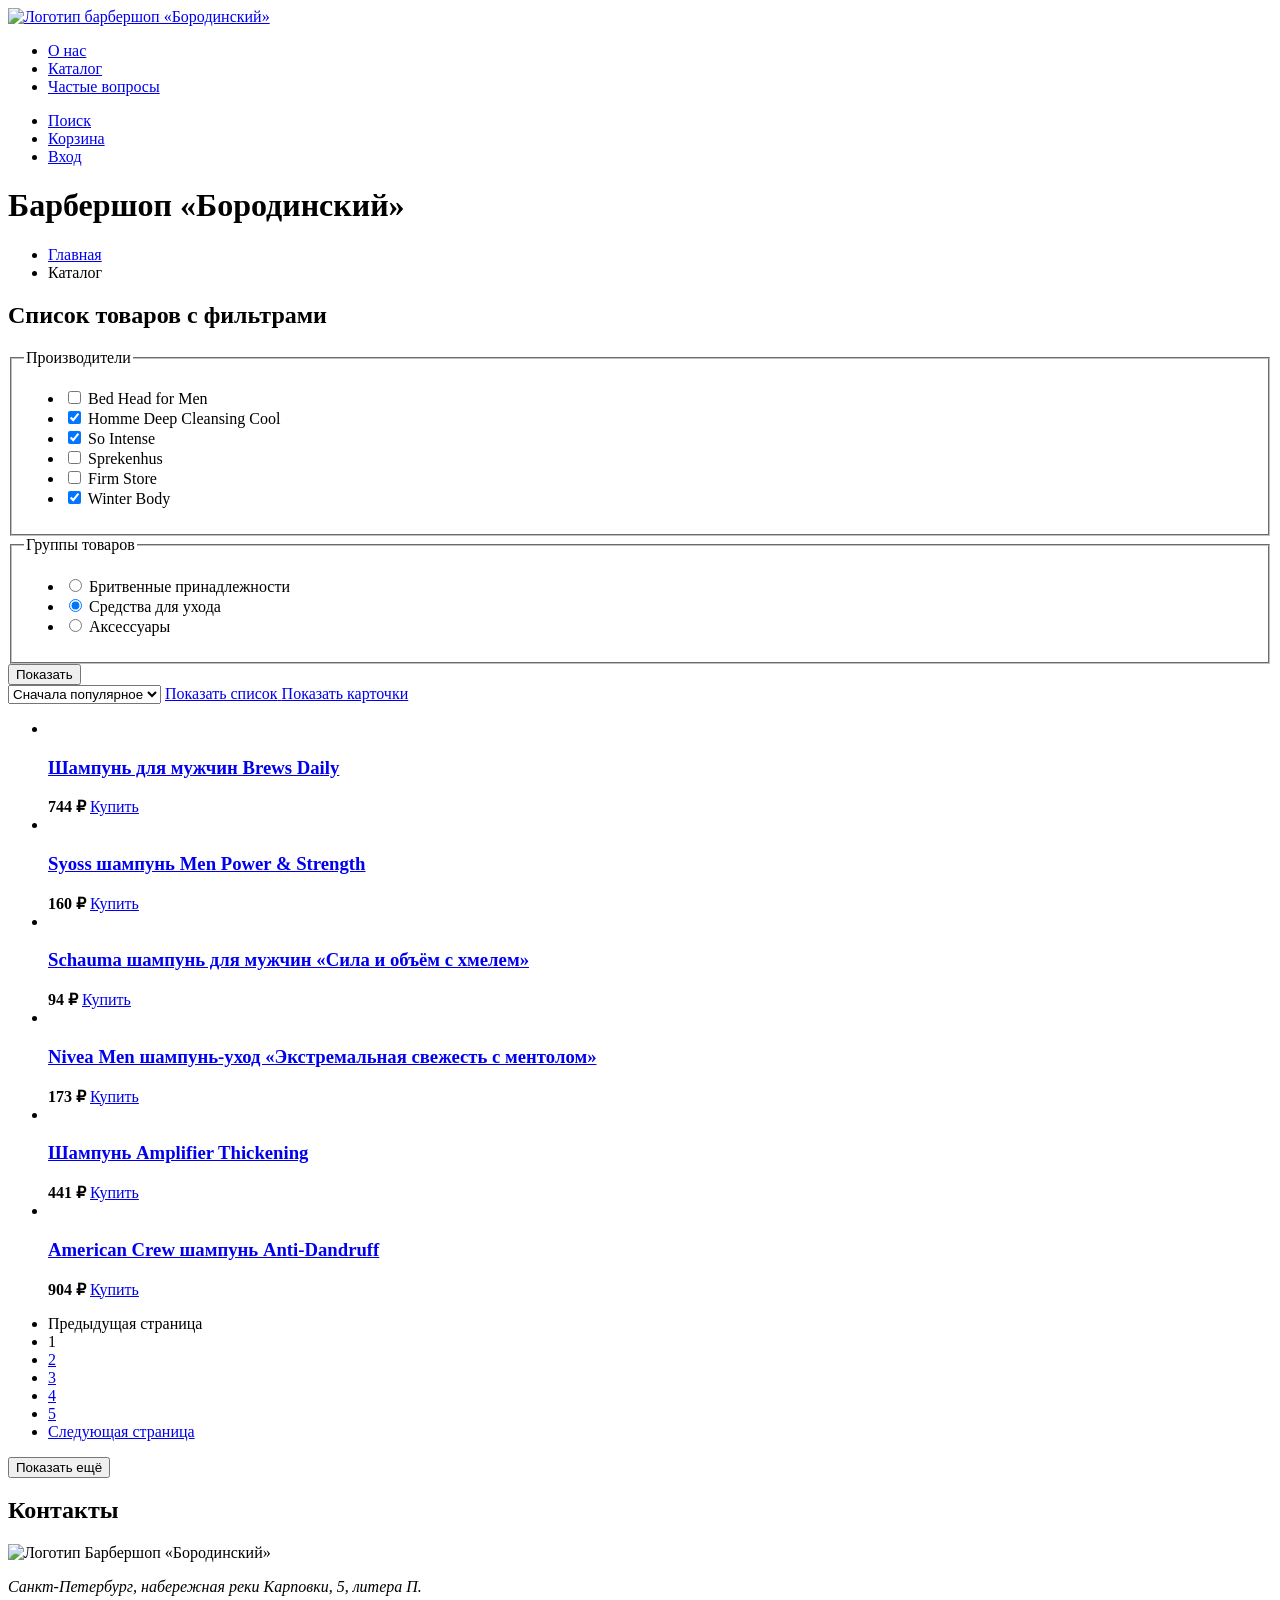
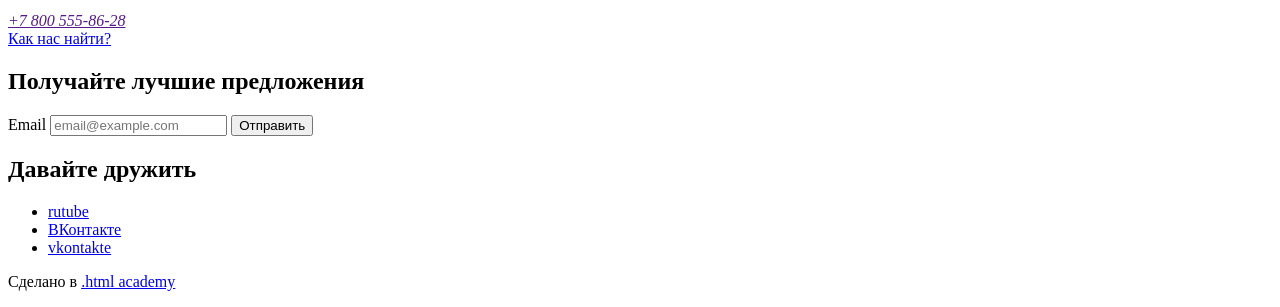
==== catalog.html @ 017a396f "feat: add markup" ====
<!DOCTYPE html>
<html lang="ru">

  <head>
    <meta charset="utf-8">
    <meta name="viewport" content="width=device-width, initial-scale=1">
    <title>Главная</title>
  </head>

  <body>
    <header class="page-header">
      <nav class="navigation">
        <a class="navigation-logo" href="index.html">
          <img class="page-header-logo" src="#" alt="Логотип барбершоп «Бородинский»">
        </a>
        <ul class="navigation-list">
          <li class="navigation-item">
            <a class="navigation-link" href="#">
              О нас
            </a>
          </li>
          <li class="navigation-item">
            <a class="navigation-link navigation-link-current" href="catalog.html">
              Каталог
            </a>
          </li>
          <li class="navigation-item">
            <a class="navigation-link" href="#">
              Частые вопросы
            </a>
          </li>
        </ul>
        <ul class="navigation-list navigation-user">
          <li class="navigation-item">
            <a class="navigation-link" href="#">
              <span class="visually-hidden">
                Поиск
              </span>
            </a>
          </li>
          <li class="navigation-item">
            <a class="navigation-link" href="#">
              <span class="visually-hidden">
                Корзина
              </span>
            </a>
          </li>
          <li class="navigation-item">
            <a class="navigation-link" href="#">
              Вход
            </a>
          </li>
        </ul>
      </nav>
    </header>

    <main class="main-inner">
      <header class="inner-header">
        <h1 class="visually-hidden">Барбершоп «Бородинский»</h1>
        <ul class="breadcrumbs">
          <li class="breadcrumbs-item">
            <a class="breadcrumbs-link" href="index.html">
              Главная
            </a>
          </li>
          <li class="breadcrumbs-item">
            <a class="breadcrumbs-link">
              Каталог
            </a>
          </li>
        </ul>
      </header>

      <section class="catalog-products">
        <h2 class="visually-hidden">
          Список товаров с фильтрами
        </h2>
        <form class="catalog-filter" action="https://echo.htmlacademy.ru/" method="get">
          <fieldset class="catalog-filter-group">
            <legend class="catalog-filter-title">Производители</legend>
            <ul class="catalog-filter-list">
              <li class="catalog-filter-item">
                <label class="control">
                  <input class="control-input" type="checkbox" name="bed-head-for-men">
                  Bed Head for Men
                </label>
              </li>
              <li class="catalog-filter-item">
                <label class="control">
                  <input class="control-input" type="checkbox" name="homme-deep-cleansing-cool" checked>
                  Homme Deep Cleansing Cool
                </label>
              </li>
              <li class="catalog-filter-item">
                <label class="control">
                  <input class="control-input" type="checkbox" name="so-intense" checked>
                  So Intense
                </label>
              </li>
              <li class="catalog-filter-item">
                <label class="control">
                  <input class="control-input" type="checkbox" name="sprekenhus">
                  Sprekenhus
                </label>
              </li>
              <li class="catalog-filter-item">
                <label class="control">
                  <input class="control-input" type="checkbox" name="firm-storе">
                  Firm Storе
                </label>
              </li>
              <li class="catalog-filter-item">
                <label class="control">
                  <input class="control-input" type="checkbox" name="winter-body" checked>
                  Winter Body
                </label>
              </li>
            </ul>
          </fieldset>
          <fieldset class="catalog-filter-group">
            <legend class="catalog-filter-title">Группы товаров</legend>
            <ul class="catalog-filter-list">
              <li class="catalog-filter-item">
                <label class="control">
                  <input class="control-input" type="radio" name="product-group" value="shaving-supplies">
                  Бритвенные принадлежности
                </label>
              </li>
              <li class="catalog-filter-item">
                <label class="control">
                  <input class="control-input" type="radio" name="product-group" value="care-products" checked>
                  Средства для ухода
                </label>
              </li>
              <li class="catalog-filter-item">
                <label class="control">
                  <input class="control-input" type="radio" name="product-group" value="accessories">
                  Аксессуары
                </label>
              </li>
            </ul>
          </fieldset>
          <button class="button" type="submit">Показать</button>
        </form>

        <select class="select-control" aria-label="Сортировка">
          <option value="popular">Сначала популярное</option>
          <option value="cheap">Сначала дешёвое</option>
          <option value="expensive">Сначала дорогое</option>
        </select>
        <a href="#" class="button button-light">
          <span class="visually-hidden">Показать список</span>
        </a>
        <a class="button" href="#">
          <span class="visually-hidden">Показать карточки</span>
        </a>

        <ul class="product-list">
          <li class="product-card">
            <a class="product-card-link" href="product.html">
              <img class="product-card-image" src="" alt="">
              <h3 class="product-card-title">Шампунь для мужчин Brews Daily</h3>
            </a>
            <b class="product-card-price">744 ₽</b>
            <a class="product-card-button button" href="#">Купить</a>
          </li>
          <li class="product-card">
            <a class="product-card-link" href="#">
              <img class="product-card-image" src="" alt="">
              <h3 class="product-card-title">Syoss шампунь Men Power &amp; Strength</h3>
            </a>
            <b class="product-card-price">160 ₽</b>
            <a class="product-card-button button" href="#">Купить</a>
          </li>
          <li class="product-card">
            <a class="product-card-link" href="#">
              <img class="product-card-image" src="" alt="">
              <h3 class="product-card-title">Schauma шампунь для мужчин «Сила и объём с хмелем»</h3>
            </a>
            <b class="product-card-price">94 ₽</b>
            <a class="product-card-button button" href="#">Купить</a>
          </li>
          <li class="product-card">
            <a class="product-card-link" href="#">
              <img class="product-card-image" src="" alt="">
              <h3 class="product-card-title">Nivea Men шампунь-уход «Экстремальная свежесть с ментолом»</h3>
            </a>
            <b class="product-card-price">173 ₽</b>
            <a class="product-card-button button" href="#">Купить</a>
          </li>
          <li class="product-card">
            <a class="product-card-link" href="#">
              <img class="product-card-image" src="" alt="">
              <h3 class="product-card-title">Шампунь Amplifier Thickening</h3>
            </a>
            <b class="product-card-price">441 ₽</b>
            <a class="product-card-button button" href="#">Купить</a>
          </li>
          <li class="product-card">
            <a class="product-card-link" href="#">
              <img class="product-card-image" src="" alt="">
              <h3 class="product-card-title">American Crew шампунь Anti-Dandruff</h3>
            </a>
            <b class="product-card-price">904 ₽</b>
            <a class="product-card-button button" href="#">Купить</a>
          </li>
        </ul>

        <ul class="pagination">
          <li class="pagination-item">
            <a class="pagination-link pagination-prev pagination-disabled">
              <span class="visually-hidden">Предыдущая страница</span>
            </a>
          </li>
          <li class="pagination-item">
            <a class="pagination-link pagination-current">1</a>
          </li>
          <li class="pagination-item">
            <a class="pagination-link" href="#">2</a>
          </li>
          <li class="pagination-item">
            <a class="pagination-link" href="#">3</a>
          </li>
          <li class="pagination-item">
            <a class="pagination-link" href="#">4</a>
          </li>
          <li class="pagination-item">
            <a class="pagination-link" href="#">5</a>
          </li>
          <li class="pagination-item">
            <a class="pagination-link pagination-next" href="#">
              <span class="visually-hidden">Следующая страница</span>
            </a>
          </li>
        </ul>
        <button class="button pagination-show-more" type="button">Показать ещё</button>
      </section>
    </main>

    <footer class="page-footer">
      <section class="footer-contacts">
        <h2 class="visually-hidden">
          Контакты
        </h2>
        <img class="footer-contacts-logo" src="#" alt="Логотип Барбершоп «Бородинский»">
        <address class="footer-contacts-address">
          <p class="about-text">
            Санкт-Петербург, набережная реки Карповки, 5, литера П.
          </p>
          <a class="footer-contacts-address-phone" href="">
            +7 800 555-86-28
          </a>
        </address>
        <a class="footer-contacts-map-link" href="#">
          Как нас найти?
        </a>
      </section>

      <section class="newsletter">
        <h2 class="page-footer-title">Получайте лучшие предложения</h2>
        <form class="newsletter-form" action="https://echo.htmlacademy.ru/" method="post">
          <label for="newsletter-email">
            Email
          </label>
          <input class="field" type="email" name="newsletter-email" id="newsletter-email" placeholder="email@example.com">
          <button class="button newsletter-email" type="submit">
            <span class="visually-hidden">
              Отправить
            </span>
          </button>
        </form>
      </section>

      <section class="footer-social">
        <h2 class="page-footer-title">
          Давайте дружить
        </h2>
        <ul class="footer-social-list">
          <li class="footer-social-item">
            <a class="button" href="#">
              <span class="visually-hidden">
                rutube
              </span>
            </a>
          </li>
          <li class="footer-social-item">
            <a class="button" href="#">
              <span class="visually-hidden">
                ВКонтакте
              </span>
            </a>
          </li>
          <li class="footer-social-item">
            <a class="button" href="#">
              <span class="visually-hidden">
                vkontakte
              </span>
            </a>
          </li>
        </ul>
        <p class="about-text">
          Сделано в <a class="htmlacademy-link" href="https://htmlacademy.ru/">.html academy</a>
        </p>
      </section>
    </footer>
  </body>

</html>
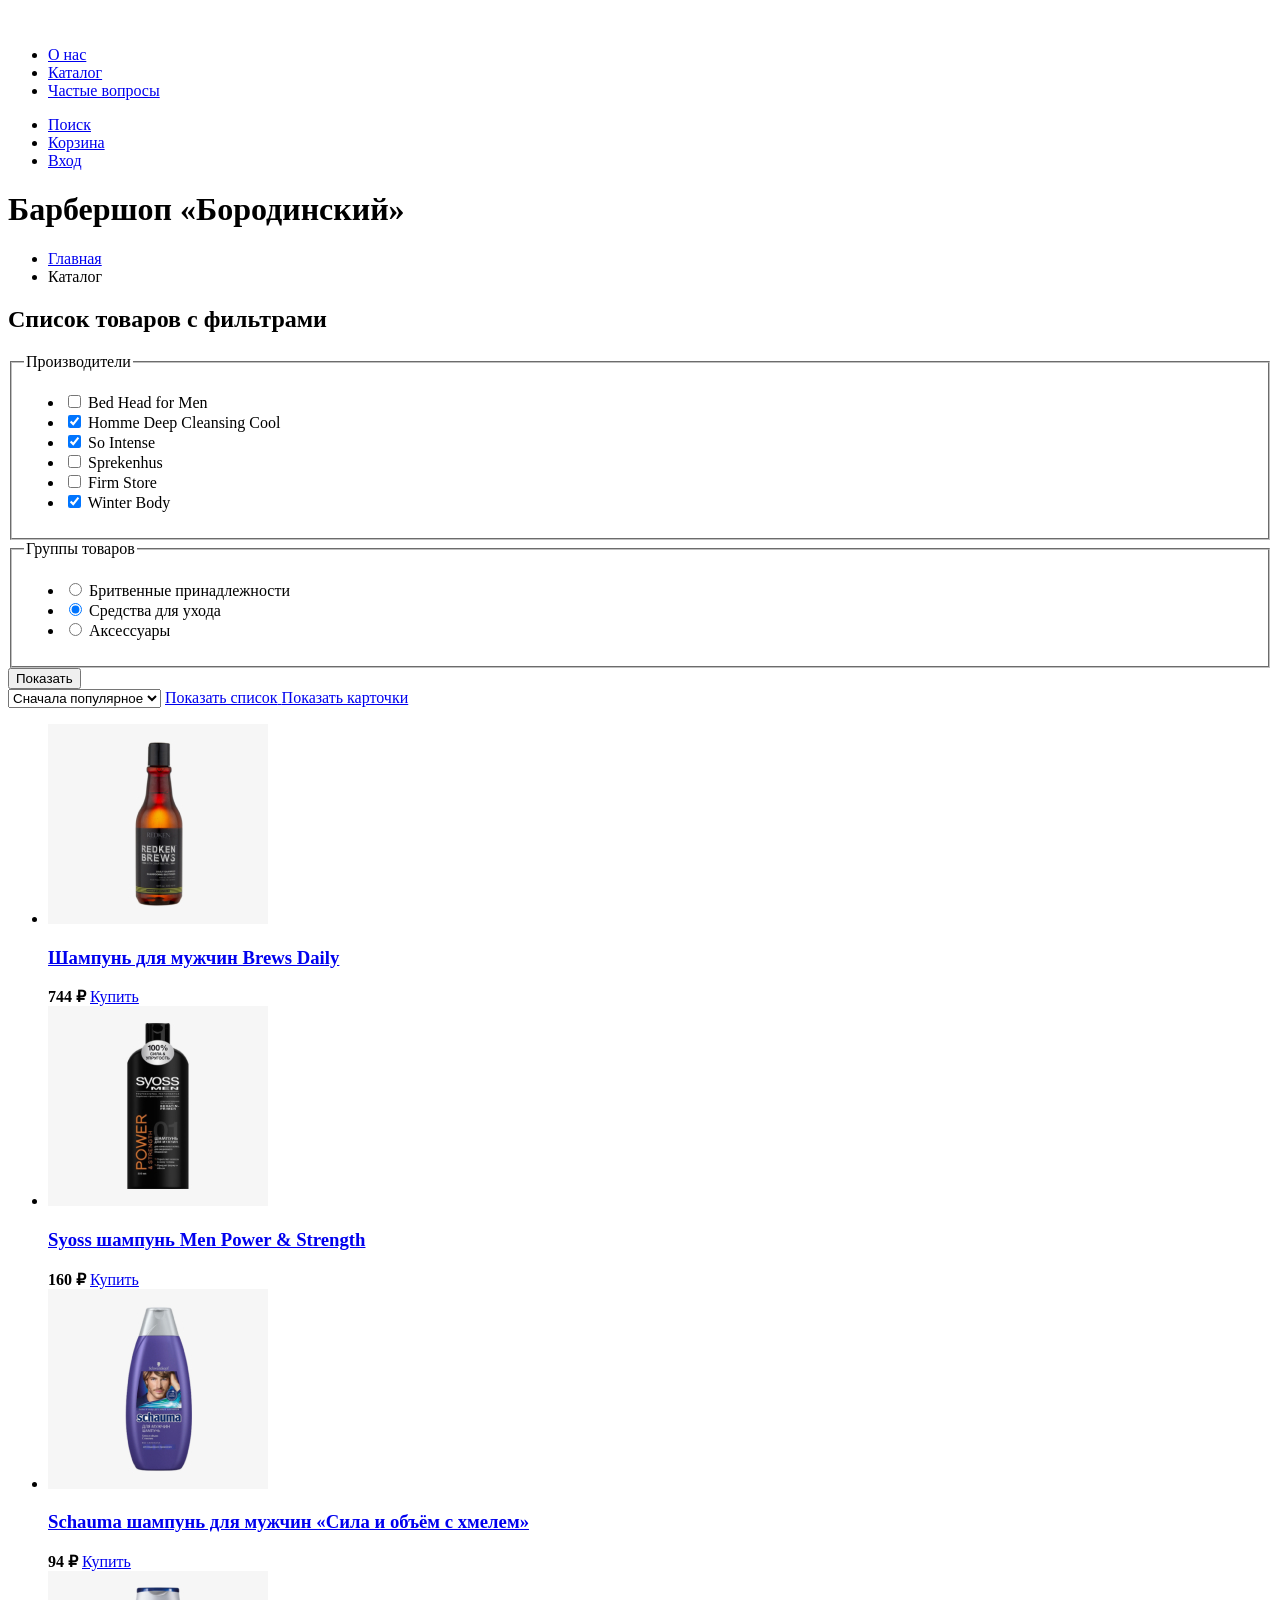
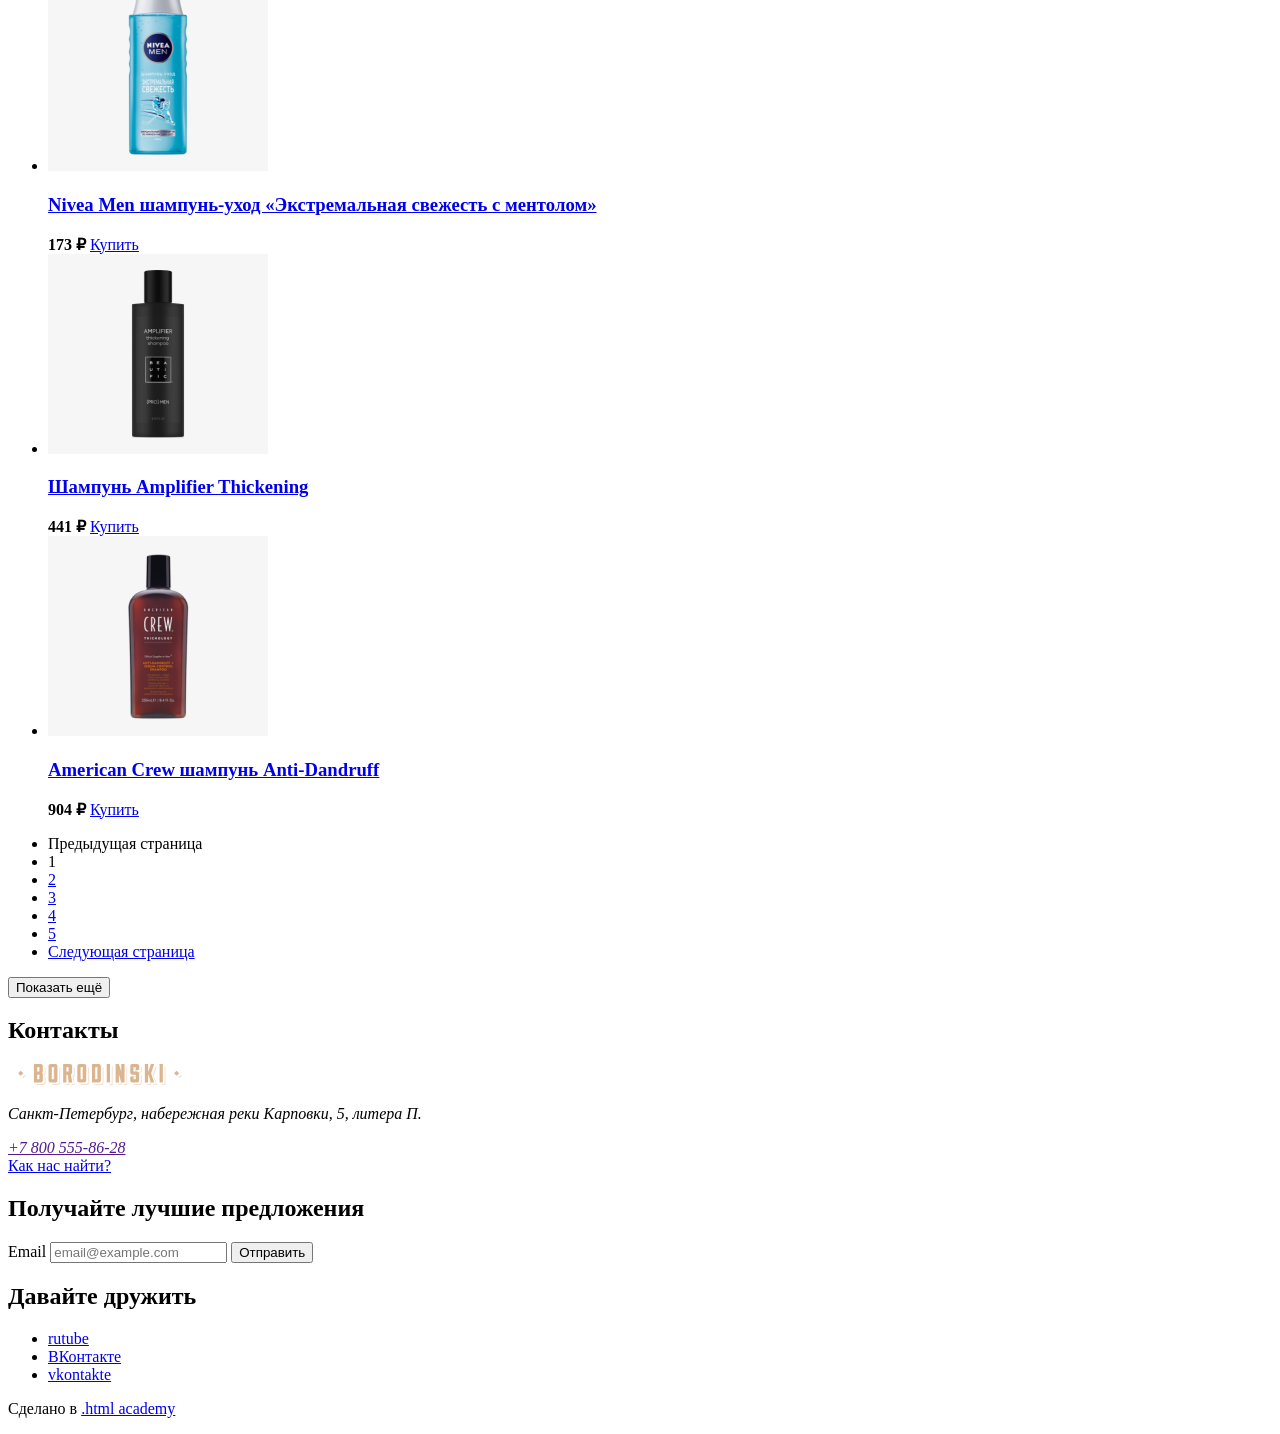
==== commit f2044eb2: "feat: add graphic" ====
--- a/catalog.html
+++ b/catalog.html
@@ -11,7 +11,7 @@
     <header class="page-header">
       <nav class="navigation">
         <a class="navigation-logo" href="index.html">
-          <img class="page-header-logo" src="#" alt="Логотип барбершоп «Бородинский»">
+          <img class="page-header-logo" src="images/logo-short-light.svg" width="140" height="18" alt="Логотип барбершоп «Бородинский»">
         </a>
         <ul class="navigation-list">
           <li class="navigation-item">
@@ -158,7 +158,7 @@
         <ul class="product-list">
           <li class="product-card">
             <a class="product-card-link" href="product.html">
-              <img class="product-card-image" src="" alt="">
+              <img class="product-card-image" src="images/catalog-1.jpg" width="220" height="200" alt="">
               <h3 class="product-card-title">Шампунь для мужчин Brews Daily</h3>
             </a>
             <b class="product-card-price">744 ₽</b>
@@ -166,7 +166,7 @@
           </li>
           <li class="product-card">
             <a class="product-card-link" href="#">
-              <img class="product-card-image" src="" alt="">
+              <img class="product-card-image" src="images/catalog-2.jpg" width="220" height="200" alt="">
               <h3 class="product-card-title">Syoss шампунь Men Power &amp; Strength</h3>
             </a>
             <b class="product-card-price">160 ₽</b>
@@ -174,7 +174,7 @@
           </li>
           <li class="product-card">
             <a class="product-card-link" href="#">
-              <img class="product-card-image" src="" alt="">
+              <img class="product-card-image" src="images/catalog-3.jpg" width="220" height="200" alt="">
               <h3 class="product-card-title">Schauma шампунь для мужчин «Сила и объём с хмелем»</h3>
             </a>
             <b class="product-card-price">94 ₽</b>
@@ -182,7 +182,7 @@
           </li>
           <li class="product-card">
             <a class="product-card-link" href="#">
-              <img class="product-card-image" src="" alt="">
+              <img class="product-card-image" src="images/catalog-4.jpg" width="220" height="200" alt="">
               <h3 class="product-card-title">Nivea Men шампунь-уход «Экстремальная свежесть с ментолом»</h3>
             </a>
             <b class="product-card-price">173 ₽</b>
@@ -190,7 +190,7 @@
           </li>
           <li class="product-card">
             <a class="product-card-link" href="#">
-              <img class="product-card-image" src="" alt="">
+              <img class="product-card-image" src="images/catalog-5.jpg" width="220" height="200" alt="">
               <h3 class="product-card-title">Шампунь Amplifier Thickening</h3>
             </a>
             <b class="product-card-price">441 ₽</b>
@@ -198,7 +198,7 @@
           </li>
           <li class="product-card">
             <a class="product-card-link" href="#">
-              <img class="product-card-image" src="" alt="">
+              <img class="product-card-image" src="images/catalog-6.jpg" width="220" height="200" alt="">
               <h3 class="product-card-title">American Crew шампунь Anti-Dandruff</h3>
             </a>
             <b class="product-card-price">904 ₽</b>
@@ -242,7 +242,7 @@
         <h2 class="visually-hidden">
           Контакты
         </h2>
-        <img class="footer-contacts-logo" src="#" alt="Логотип Барбершоп «Бородинский»">
+        <img class="footer-contacts-logo" src="images/logo-short-dark.svg" width="184" height="21" alt="Логотип Барбершоп «Бородинский»">
         <address class="footer-contacts-address">
           <p class="about-text">
             Санкт-Петербург, набережная реки Карповки, 5, литера П.
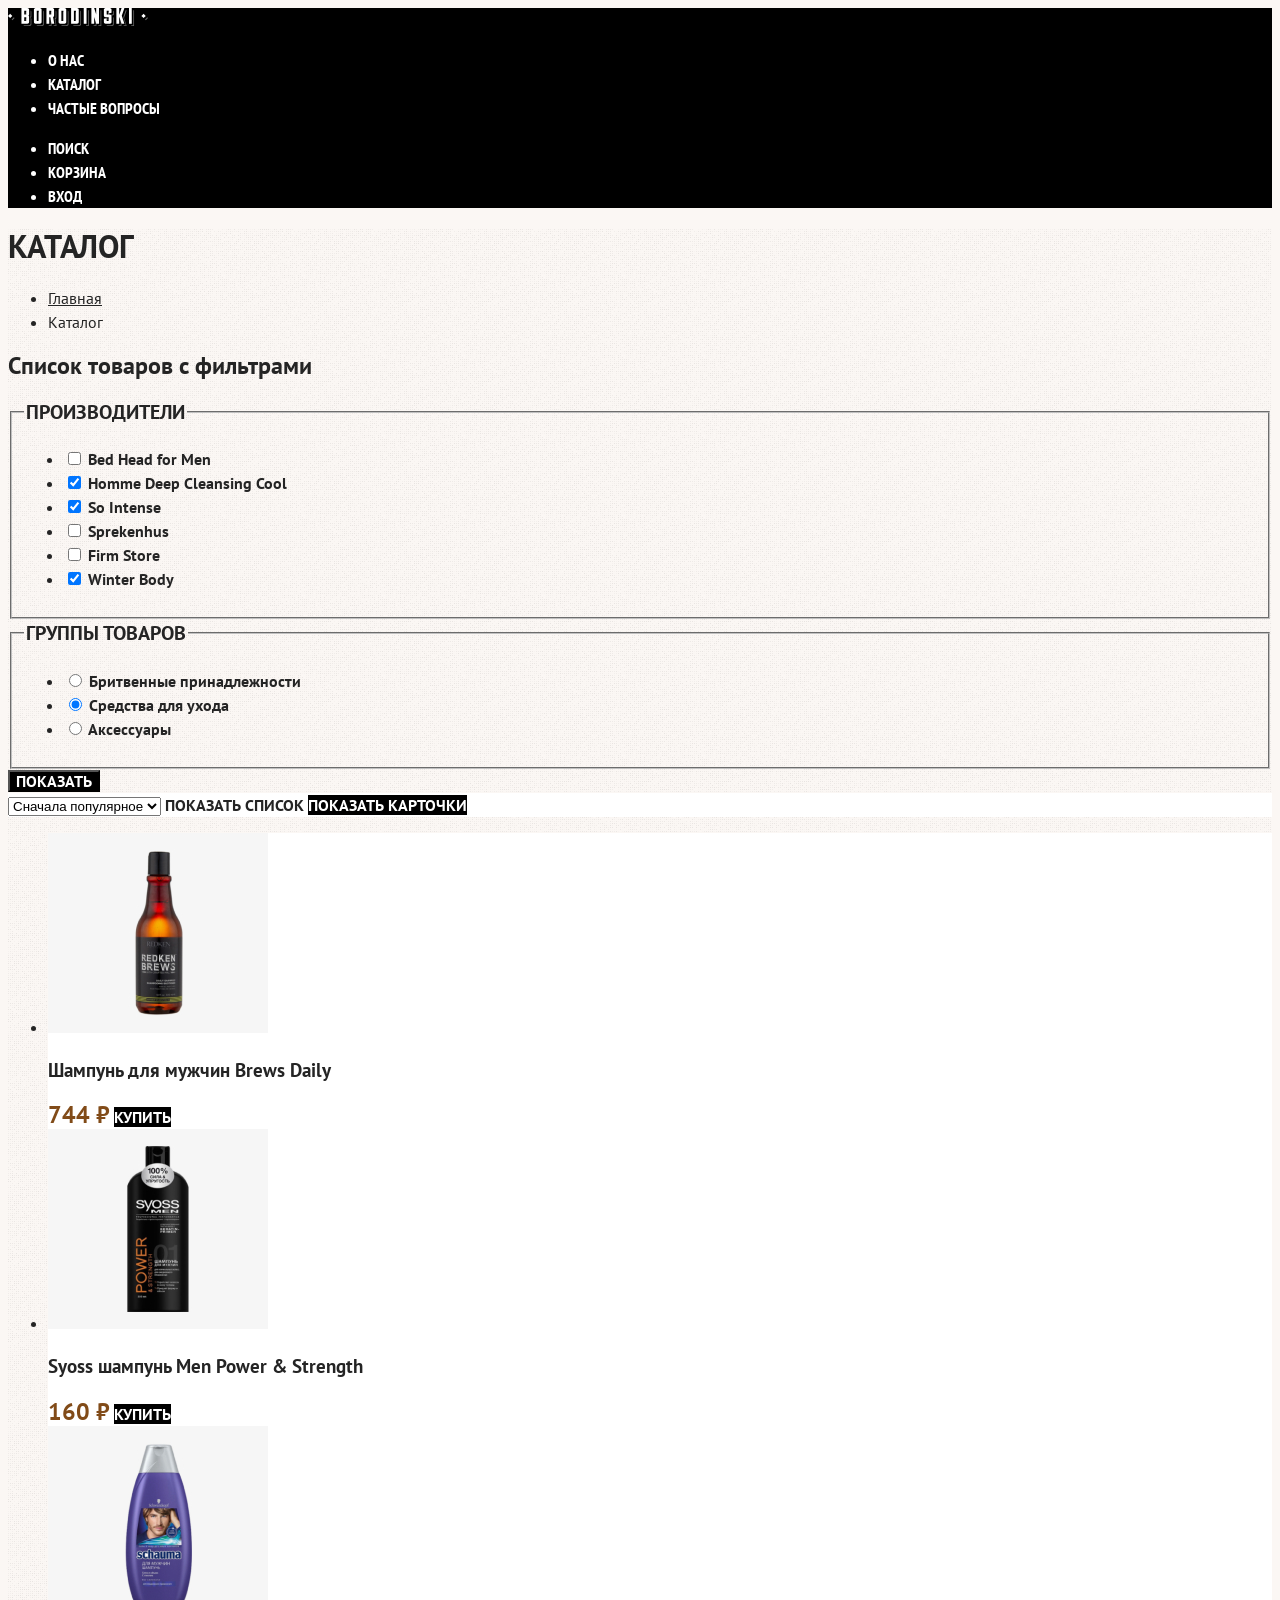
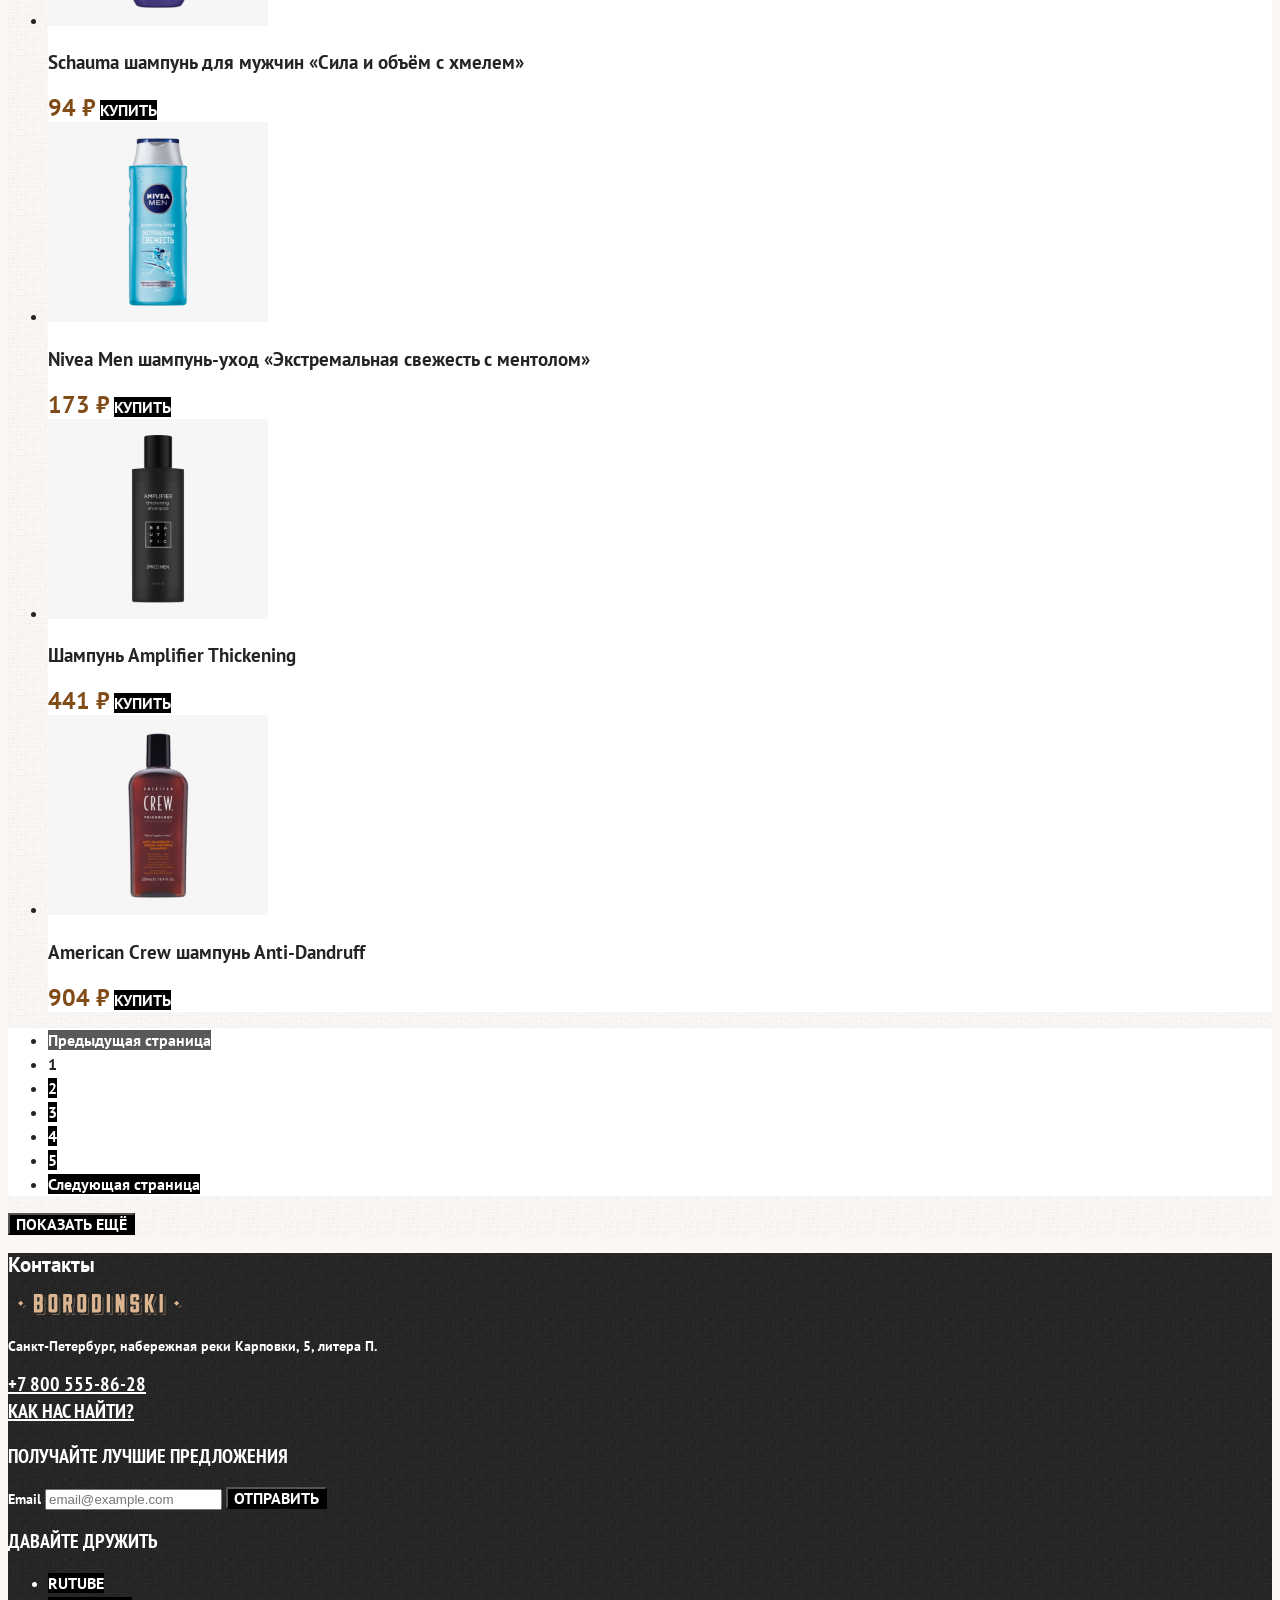
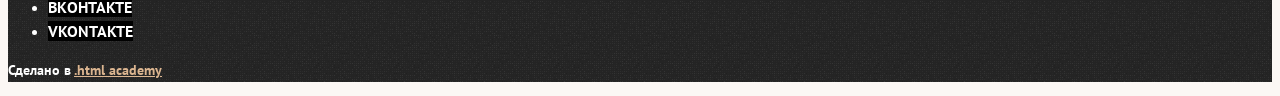
==== commit 3216eba5: "feat: add basic styles" ====
--- a/catalog.html
+++ b/catalog.html
@@ -5,6 +5,7 @@
     <meta charset="utf-8">
     <meta name="viewport" content="width=device-width, initial-scale=1">
     <title>Главная</title>
+    <link rel="stylesheet" href="styles/styles.css">
   </head>
 
   <body>
@@ -56,7 +57,7 @@
 
     <main class="main-inner">
       <header class="inner-header">
-        <h1 class="visually-hidden">Барбершоп «Бородинский»</h1>
+        <h1 class="inner-header-title">Каталог</h1>
         <ul class="breadcrumbs">
           <li class="breadcrumbs-item">
             <a class="breadcrumbs-link" href="index.html">
@@ -143,17 +144,19 @@
           <button class="button" type="submit">Показать</button>
         </form>
 
-        <select class="select-control" aria-label="Сортировка">
-          <option value="popular">Сначала популярное</option>
-          <option value="cheap">Сначала дешёвое</option>
-          <option value="expensive">Сначала дорогое</option>
-        </select>
-        <a href="#" class="button button-light">
-          <span class="visually-hidden">Показать список</span>
-        </a>
-        <a class="button" href="#">
-          <span class="visually-hidden">Показать карточки</span>
-        </a>
+        <div class="sorting-container">
+          <select class="select-control" aria-label="Сортировка">
+            <option value="popular">Сначала популярное</option>
+            <option value="cheap">Сначала дешёвое</option>
+            <option value="expensive">Сначала дорогое</option>
+          </select>
+          <a href="#" class="button button-light">
+            <span class="visually-hidden">Показать список</span>
+          </a>
+          <a class="button" href="#">
+            <span class="visually-hidden">Показать карточки</span>
+          </a>
+        </div>
 
         <ul class="product-list">
           <li class="product-card">
--- a/styles/styles.css
+++ b/styles/styles.css
@@ -0,0 +1,299 @@
+@font-face {
+  font-family: "PT Sans";
+  font-style: normal;
+  font-weight: 400;
+  src: url("../fonts/pt-sans-regular.woff2") format("woff2");
+  font-display: swap;
+}
+
+@font-face {
+  font-family: "PT Sans";
+  font-style: normal;
+  font-weight: 700;
+  src: url("../fonts/pt-sans-bold.woff2") format("woff2");
+  font-display: swap;
+}
+
+@font-face {
+  font-family: "PT Sans Narrow";
+  font-style: normal;
+  font-weight: 700;
+  src: url("../fonts/pt-sans-narrow-bold.woff2") format("woff2");
+  font-display: swap;
+}
+
+body {
+  font-family: "PT Sans", sans-serif;
+  font-size: 16px;
+  line-height: 24px;
+  color: #242424;
+  background-color: #fbf7f4;
+}
+
+.button {
+  font-family: inherit;
+  font-size: 16px;
+  line-height: 16px;
+  font-weight: 700;
+  text-align: center;
+  color: #ffffff;
+  background-color: #000000;
+  text-decoration: none;
+  text-transform: uppercase;
+}
+
+.page-header {
+  color: #ffffff;
+  background-color: #000000;
+}
+
+.navigation-link {
+  font-family: "PT Sans Narrow", sans-serif;
+  line-height: 22px;
+  font-weight: 700;
+  text-align: center;
+  color: #ffffff;
+  background-color: #000000;
+  text-decoration: none;
+  text-transform: uppercase;
+}
+
+.main-index {
+  color: #ffffff;
+  background-color: #000000;
+  background-image: url("../images/index-bg.jpg");
+  background-size: 100% auto;
+  background-repeat: no-repeat;
+}
+
+.main-inner {
+  color: #242424;
+  background-color: #fbf7f4;
+  background-image: url("../images/noisy.png");
+}
+
+.advantages-list {
+  text-align: center;
+}
+
+.advantages-title {
+  font-family: "PT Sans Narrow", sans-serif;
+  font-size: 32px;
+  line-height: 35px;
+  text-transform: uppercase;
+}
+
+.index-columns {
+  color: #242424;
+  background-color: #fbf7f4;
+  background-image: url("../images/noisy.png");
+}
+
+.services {
+  text-transform: uppercase;
+}
+
+.services-title {
+  font-size: 32px;
+  line-height: 35px;
+  font-weight: 700;
+}
+
+.services-list {
+  font-size: 20px;
+  line-height: 28px;
+  font-weight: 700;
+}
+
+.services-price {
+  color: #af7842;
+}
+
+.gallery-title {
+  font-size: 32px;
+  line-height: 35px;
+  font-weight: 700;
+  text-transform: uppercase;
+}
+
+.contacts {
+  font-weight: 700;
+}
+
+.contacts-title {
+  font-size: 32px;
+  line-height: 35px;
+  font-weight: 700;
+  text-transform: uppercase;
+}
+
+.contacts-address {
+  font-style: normal;
+}
+
+.contacts-subtitle {
+  font-size: 20px;
+  line-height: 28px;
+  text-transform: uppercase;
+  color: #af7842;
+}
+
+.contacts-phone {
+  font-size: 24px;
+  line-height: 29px;
+  text-decoration-line: underline;
+  text-transform: uppercase;
+  color: #242424;
+}
+
+.appointment-title {
+  font-size: 32px;
+  line-height: 35px;
+  font-weight: 700;
+  text-transform: uppercase;
+}
+
+.appointment-form {
+  color: #595959;
+}
+
+.form-label {
+  line-height: 24px;
+  font-weight: 700;
+  text-transform: uppercase;
+}
+
+.page-footer {
+  font-size: 14px;
+  font-weight: 700;
+  color: #ffffff;
+  background-color: #242424;
+  background-image: url("../images/noisy.png");
+  background-repeat: repeat;
+}
+
+.page-footer a {
+  color: #ffffff;
+}
+
+.page-footer .htmlacademy-link {
+  font-size: 14px;
+  color: #dbb590;
+}
+
+.page-footer-title {
+  font-family: "PT Sans Narrow", sans-serif;
+  font-size: 20px;
+  line-height: 28px;
+  font-weight: 700;
+  color: #ffffff;
+  text-transform: uppercase;
+}
+
+.footer-contacts-address {
+  font-style: normal;
+}
+
+.footer-contacts-address p {
+  font-size: 14px;
+  line-height: 20px;
+  font-weight: 700;
+  color: #ffffff;
+}
+
+.footer-contacts-address-phone {
+  font-family: "PT Sans Narrow", sans-serif;
+  font-size: 20px;
+  line-height: 28px;
+  font-weight: 700;
+  text-decoration: underline;
+  text-transform: uppercase;
+}
+
+.footer-contacts-map-link {
+  font-family: "PT Sans Narrow", sans-serif;
+  font-size: 20px;
+  line-height: 26px;
+  font-weight: 700;
+  color: #ffffff;
+  text-decoration: underline;
+  text-transform: uppercase;
+}
+
+.inner-header-title {
+  font-size: 32px;
+  line-height: 35px;
+  text-transform: uppercase;
+}
+
+.breadcrumbs {
+  color: #242424;
+}
+
+.breadcrumbs-link {
+  color: inherit
+}
+
+.catalog-filter-title {
+  font-size: 20px;
+  line-height: 28px;
+  font-weight: 700;
+  color: #242424;
+  text-transform: uppercase;
+}
+
+.control {
+  font-weight: 700;
+}
+
+.sorting-container {
+  color: #000000;
+  background-color: #ffffff;
+}
+
+.button-light {
+  color: #242424;
+  background-color: #ffffff;
+}
+
+.product-card {
+  background-color: #ffffff;
+}
+
+.product-card-link {
+  text-decoration: none;
+}
+
+.product-card-title {
+  font-weight: 700;
+  color: #242424;
+}
+
+.product-card-price {
+  font-size: 24px;
+  line-height: 29px;
+  font-weight: 700;
+  color: #814b18;
+  text-transform: uppercase;
+}
+
+.pagination {
+  background-color: #ffffff;
+}
+
+.pagination-link {
+  color: #ffffff;
+  background-color: #000000;
+  text-decoration: none;
+  line-height: 16px;
+  font-weight: 700;
+}
+
+.pagination-current {
+  color: #242424;
+  background-color: #ffffff;
+}
+
+.pagination-disabled {
+  background-color: #595959;
+}
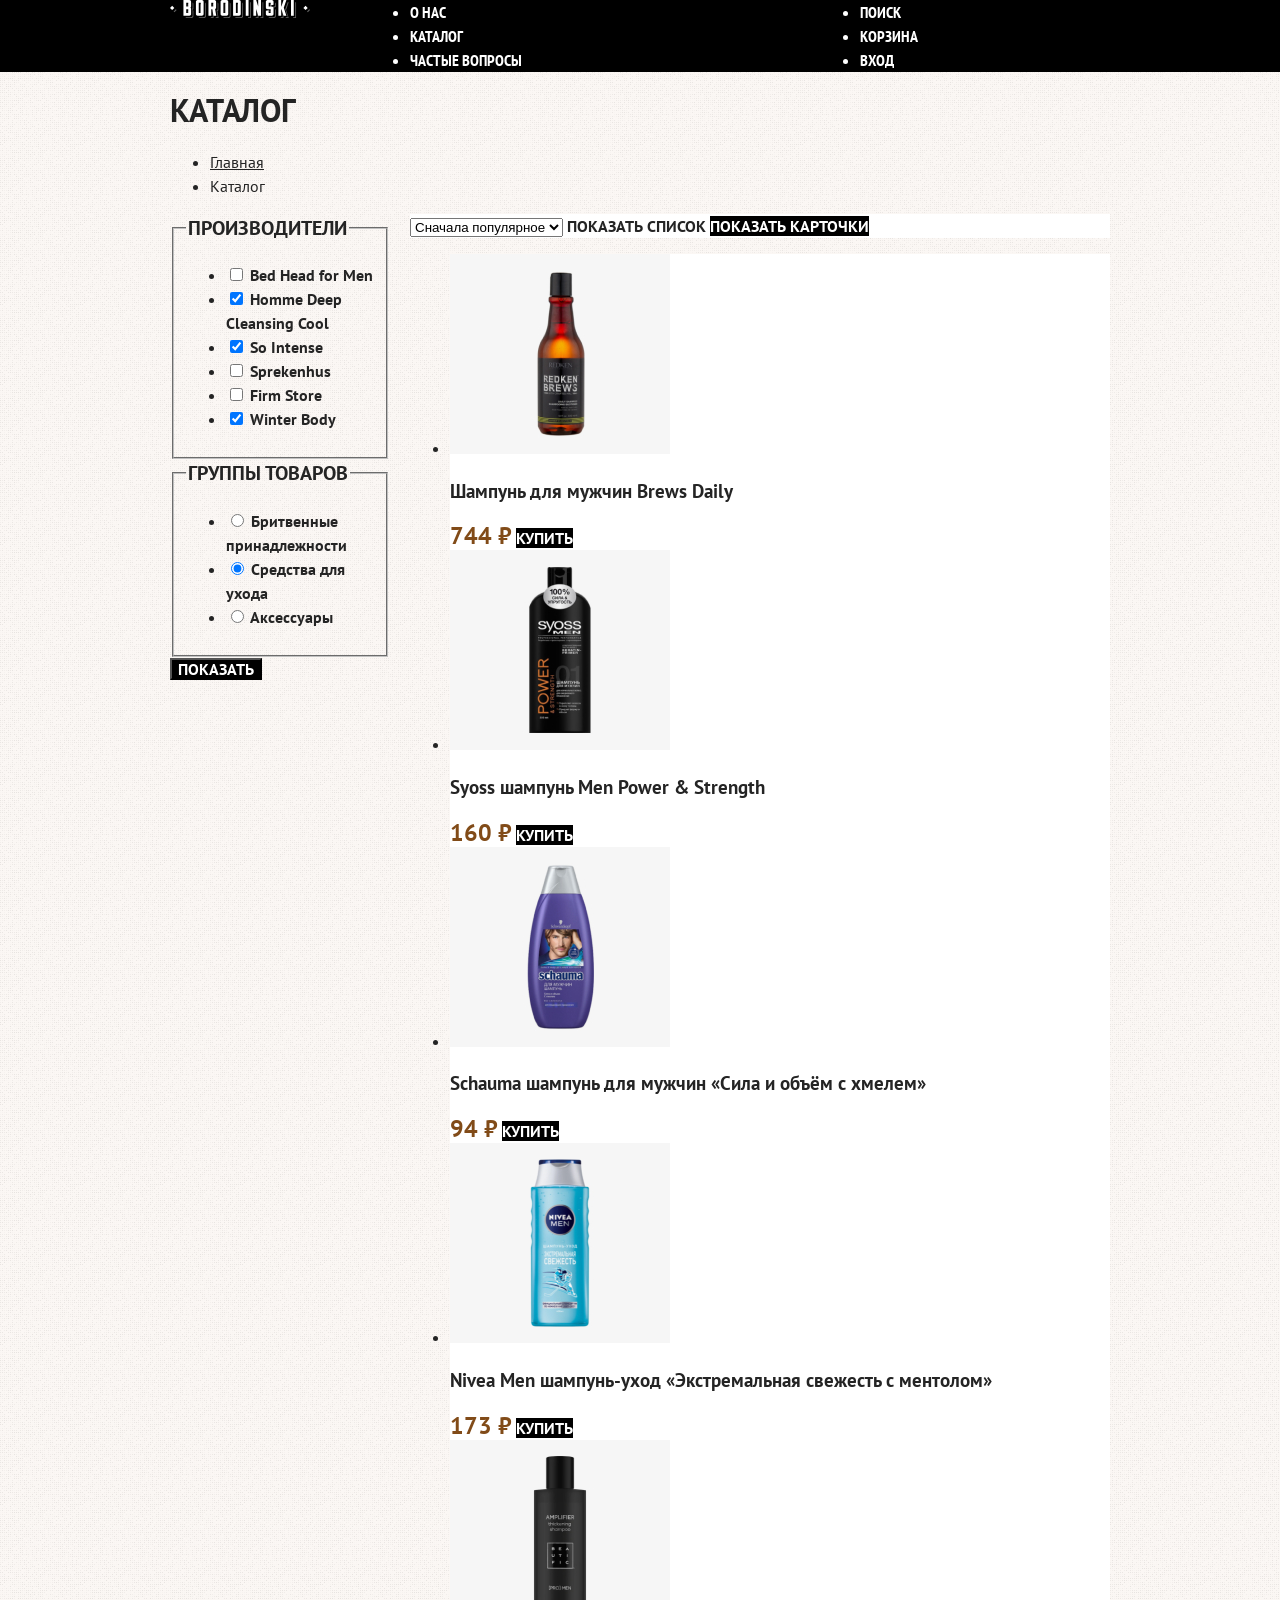
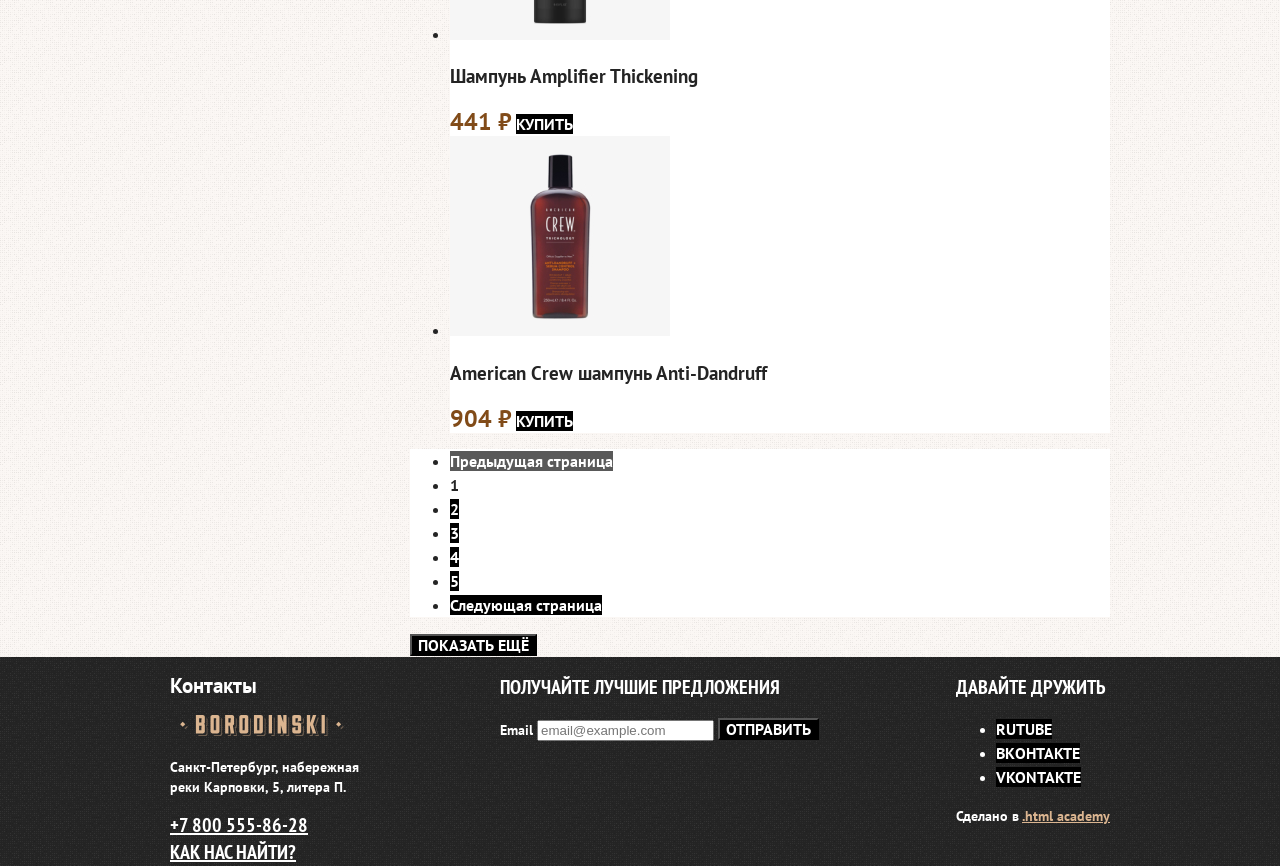
==== commit 0c0a02b3: "feat: add flex page" ====
--- a/catalog.html
+++ b/catalog.html
@@ -55,256 +55,262 @@
       </nav>
     </header>
 
-    <main class="main-inner">
-      <header class="inner-header">
-        <h1 class="inner-header-title">Каталог</h1>
-        <ul class="breadcrumbs">
-          <li class="breadcrumbs-item">
-            <a class="breadcrumbs-link" href="index.html">
-              Главная
-            </a>
-          </li>
-          <li class="breadcrumbs-item">
-            <a class="breadcrumbs-link">
-              Каталог
-            </a>
-          </li>
-        </ul>
-      </header>
-
-      <section class="catalog-products">
-        <h2 class="visually-hidden">
-          Список товаров с фильтрами
-        </h2>
-        <form class="catalog-filter" action="https://echo.htmlacademy.ru/" method="get">
-          <fieldset class="catalog-filter-group">
-            <legend class="catalog-filter-title">Производители</legend>
-            <ul class="catalog-filter-list">
-              <li class="catalog-filter-item">
-                <label class="control">
-                  <input class="control-input" type="checkbox" name="bed-head-for-men">
-                  Bed Head for Men
-                </label>
-              </li>
-              <li class="catalog-filter-item">
-                <label class="control">
-                  <input class="control-input" type="checkbox" name="homme-deep-cleansing-cool" checked>
-                  Homme Deep Cleansing Cool
-                </label>
-              </li>
-              <li class="catalog-filter-item">
-                <label class="control">
-                  <input class="control-input" type="checkbox" name="so-intense" checked>
-                  So Intense
-                </label>
-              </li>
-              <li class="catalog-filter-item">
-                <label class="control">
-                  <input class="control-input" type="checkbox" name="sprekenhus">
-                  Sprekenhus
-                </label>
-              </li>
-              <li class="catalog-filter-item">
-                <label class="control">
-                  <input class="control-input" type="checkbox" name="firm-storе">
-                  Firm Storе
-                </label>
-              </li>
-              <li class="catalog-filter-item">
-                <label class="control">
-                  <input class="control-input" type="checkbox" name="winter-body" checked>
-                  Winter Body
-                </label>
+    <main class="main-container main-inner">
+      <div class="page-container">
+        <header class="inner-header">
+          <h1 class="inner-header-title">Каталог</h1>
+          <ul class="breadcrumbs">
+            <li class="breadcrumbs-item">
+              <a class="breadcrumbs-link" href="index.html">
+                Главная
+              </a>
+            </li>
+            <li class="breadcrumbs-item">
+              <a class="breadcrumbs-link">
+                Каталог
+              </a>
+            </li>
+          </ul>
+        </header>
+
+        <section class="catalog-products">
+          <h2 class="visually-hidden" hidden>
+            Список товаров с фильтрами
+          </h2>
+          <form class="catalog-filter" action="https://echo.htmlacademy.ru/" method="get">
+            <fieldset class="catalog-filter-group">
+              <legend class="catalog-filter-title">Производители</legend>
+              <ul class="catalog-filter-list">
+                <li class="catalog-filter-item">
+                  <label class="control">
+                    <input class="control-input" type="checkbox" name="bed-head-for-men">
+                    Bed Head for Men
+                  </label>
+                </li>
+                <li class="catalog-filter-item">
+                  <label class="control">
+                    <input class="control-input" type="checkbox" name="homme-deep-cleansing-cool" checked>
+                    Homme Deep Cleansing Cool
+                  </label>
+                </li>
+                <li class="catalog-filter-item">
+                  <label class="control">
+                    <input class="control-input" type="checkbox" name="so-intense" checked>
+                    So Intense
+                  </label>
+                </li>
+                <li class="catalog-filter-item">
+                  <label class="control">
+                    <input class="control-input" type="checkbox" name="sprekenhus">
+                    Sprekenhus
+                  </label>
+                </li>
+                <li class="catalog-filter-item">
+                  <label class="control">
+                    <input class="control-input" type="checkbox" name="firm-storе">
+                    Firm Storе
+                  </label>
+                </li>
+                <li class="catalog-filter-item">
+                  <label class="control">
+                    <input class="control-input" type="checkbox" name="winter-body" checked>
+                    Winter Body
+                  </label>
+                </li>
+              </ul>
+            </fieldset>
+            <fieldset class="catalog-filter-group">
+              <legend class="catalog-filter-title">Группы товаров</legend>
+              <ul class="catalog-filter-list">
+                <li class="catalog-filter-item">
+                  <label class="control">
+                    <input class="control-input" type="radio" name="product-group" value="shaving-supplies">
+                    Бритвенные принадлежности
+                  </label>
+                </li>
+                <li class="catalog-filter-item">
+                  <label class="control">
+                    <input class="control-input" type="radio" name="product-group" value="care-products" checked>
+                    Средства для ухода
+                  </label>
+                </li>
+                <li class="catalog-filter-item">
+                  <label class="control">
+                    <input class="control-input" type="radio" name="product-group" value="accessories">
+                    Аксессуары
+                  </label>
+                </li>
+              </ul>
+            </fieldset>
+            <button class="button" type="submit">Показать</button>
+          </form>
+
+          <div class="catalog-right-column">
+            <div class="sorting-container">
+              <select class="select-control" aria-label="Сортировка">
+                <option value="popular">Сначала популярное</option>
+                <option value="cheap">Сначала дешёвое</option>
+                <option value="expensive">Сначала дорогое</option>
+              </select>
+              <a href="#" class="button button-light">
+                <span class="visually-hidden">Показать список</span>
+              </a>
+              <a class="button" href="#">
+                <span class="visually-hidden">Показать карточки</span>
+              </a>
+            </div>
+
+            <ul class="product-list">
+              <li class="product-card">
+                <a class="product-card-link" href="product.html">
+                  <img class="product-card-image" src="images/catalog-1.jpg" width="220" height="200" alt="">
+                  <h3 class="product-card-title">Шампунь для мужчин Brews Daily</h3>
+                </a>
+                <b class="product-card-price">744 ₽</b>
+                <a class="product-card-button button" href="#">Купить</a>
+              </li>
+              <li class="product-card">
+                <a class="product-card-link" href="#">
+                  <img class="product-card-image" src="images/catalog-2.jpg" width="220" height="200" alt="">
+                  <h3 class="product-card-title">Syoss шампунь Men Power &amp; Strength</h3>
+                </a>
+                <b class="product-card-price">160 ₽</b>
+                <a class="product-card-button button" href="#">Купить</a>
+              </li>
+              <li class="product-card">
+                <a class="product-card-link" href="#">
+                  <img class="product-card-image" src="images/catalog-3.jpg" width="220" height="200" alt="">
+                  <h3 class="product-card-title">Schauma шампунь для мужчин «Сила и объём с хмелем»</h3>
+                </a>
+                <b class="product-card-price">94 ₽</b>
+                <a class="product-card-button button" href="#">Купить</a>
+              </li>
+              <li class="product-card">
+                <a class="product-card-link" href="#">
+                  <img class="product-card-image" src="images/catalog-4.jpg" width="220" height="200" alt="">
+                  <h3 class="product-card-title">Nivea Men шампунь-уход «Экстремальная свежесть с ментолом»</h3>
+                </a>
+                <b class="product-card-price">173 ₽</b>
+                <a class="product-card-button button" href="#">Купить</a>
+              </li>
+              <li class="product-card">
+                <a class="product-card-link" href="#">
+                  <img class="product-card-image" src="images/catalog-5.jpg" width="220" height="200" alt="">
+                  <h3 class="product-card-title">Шампунь Amplifier Thickening</h3>
+                </a>
+                <b class="product-card-price">441 ₽</b>
+                <a class="product-card-button button" href="#">Купить</a>
+              </li>
+              <li class="product-card">
+                <a class="product-card-link" href="#">
+                  <img class="product-card-image" src="images/catalog-6.jpg" width="220" height="200" alt="">
+                  <h3 class="product-card-title">American Crew шампунь Anti-Dandruff</h3>
+                </a>
+                <b class="product-card-price">904 ₽</b>
+                <a class="product-card-button button" href="#">Купить</a>
               </li>
             </ul>
-          </fieldset>
-          <fieldset class="catalog-filter-group">
-            <legend class="catalog-filter-title">Группы товаров</legend>
-            <ul class="catalog-filter-list">
-              <li class="catalog-filter-item">
-                <label class="control">
-                  <input class="control-input" type="radio" name="product-group" value="shaving-supplies">
-                  Бритвенные принадлежности
-                </label>
-              </li>
-              <li class="catalog-filter-item">
-                <label class="control">
-                  <input class="control-input" type="radio" name="product-group" value="care-products" checked>
-                  Средства для ухода
-                </label>
-              </li>
-              <li class="catalog-filter-item">
-                <label class="control">
-                  <input class="control-input" type="radio" name="product-group" value="accessories">
-                  Аксессуары
-                </label>
+
+            <ul class="pagination">
+              <li class="pagination-item">
+                <a class="pagination-link pagination-prev pagination-disabled">
+                  <span class="visually-hidden">Предыдущая страница</span>
+                </a>
+              </li>
+              <li class="pagination-item">
+                <a class="pagination-link pagination-current">1</a>
+              </li>
+              <li class="pagination-item">
+                <a class="pagination-link" href="#">2</a>
+              </li>
+              <li class="pagination-item">
+                <a class="pagination-link" href="#">3</a>
+              </li>
+              <li class="pagination-item">
+                <a class="pagination-link" href="#">4</a>
+              </li>
+              <li class="pagination-item">
+                <a class="pagination-link" href="#">5</a>
+              </li>
+              <li class="pagination-item">
+                <a class="pagination-link pagination-next" href="#">
+                  <span class="visually-hidden">Следующая страница</span>
+                </a>
               </li>
             </ul>
-          </fieldset>
-          <button class="button" type="submit">Показать</button>
-        </form>
-
-        <div class="sorting-container">
-          <select class="select-control" aria-label="Сортировка">
-            <option value="popular">Сначала популярное</option>
-            <option value="cheap">Сначала дешёвое</option>
-            <option value="expensive">Сначала дорогое</option>
-          </select>
-          <a href="#" class="button button-light">
-            <span class="visually-hidden">Показать список</span>
+            <button class="button pagination-show-more" type="button">Показать ещё</button>
+          </div>
+        </section>
+      </div>
+    </main>
+
+    <footer class="page-footer">
+      <div class="page-footer-container">
+        <section class="footer-contacts">
+          <h2 class="visually-hidden">
+            Контакты
+          </h2>
+          <img class="footer-contacts-logo" src="images/logo-short-dark.svg" width="184" height="21" alt="Логотип Барбершоп «Бородинский»">
+          <address class="footer-contacts-address">
+            <p class="about-text">
+              Санкт-Петербург, набережная реки Карповки, 5, литера П.
+            </p>
+            <a class="footer-contacts-address-phone" href="">
+              +7 800 555-86-28
+            </a>
+          </address>
+          <a class="footer-contacts-map-link" href="#">
+            Как нас найти?
           </a>
-          <a class="button" href="#">
-            <span class="visually-hidden">Показать карточки</span>
-          </a>
-        </div>
-
-        <ul class="product-list">
-          <li class="product-card">
-            <a class="product-card-link" href="product.html">
-              <img class="product-card-image" src="images/catalog-1.jpg" width="220" height="200" alt="">
-              <h3 class="product-card-title">Шампунь для мужчин Brews Daily</h3>
-            </a>
-            <b class="product-card-price">744 ₽</b>
-            <a class="product-card-button button" href="#">Купить</a>
-          </li>
-          <li class="product-card">
-            <a class="product-card-link" href="#">
-              <img class="product-card-image" src="images/catalog-2.jpg" width="220" height="200" alt="">
-              <h3 class="product-card-title">Syoss шампунь Men Power &amp; Strength</h3>
-            </a>
-            <b class="product-card-price">160 ₽</b>
-            <a class="product-card-button button" href="#">Купить</a>
-          </li>
-          <li class="product-card">
-            <a class="product-card-link" href="#">
-              <img class="product-card-image" src="images/catalog-3.jpg" width="220" height="200" alt="">
-              <h3 class="product-card-title">Schauma шампунь для мужчин «Сила и объём с хмелем»</h3>
-            </a>
-            <b class="product-card-price">94 ₽</b>
-            <a class="product-card-button button" href="#">Купить</a>
-          </li>
-          <li class="product-card">
-            <a class="product-card-link" href="#">
-              <img class="product-card-image" src="images/catalog-4.jpg" width="220" height="200" alt="">
-              <h3 class="product-card-title">Nivea Men шампунь-уход «Экстремальная свежесть с ментолом»</h3>
-            </a>
-            <b class="product-card-price">173 ₽</b>
-            <a class="product-card-button button" href="#">Купить</a>
-          </li>
-          <li class="product-card">
-            <a class="product-card-link" href="#">
-              <img class="product-card-image" src="images/catalog-5.jpg" width="220" height="200" alt="">
-              <h3 class="product-card-title">Шампунь Amplifier Thickening</h3>
-            </a>
-            <b class="product-card-price">441 ₽</b>
-            <a class="product-card-button button" href="#">Купить</a>
-          </li>
-          <li class="product-card">
-            <a class="product-card-link" href="#">
-              <img class="product-card-image" src="images/catalog-6.jpg" width="220" height="200" alt="">
-              <h3 class="product-card-title">American Crew шампунь Anti-Dandruff</h3>
-            </a>
-            <b class="product-card-price">904 ₽</b>
-            <a class="product-card-button button" href="#">Купить</a>
-          </li>
-        </ul>
-
-        <ul class="pagination">
-          <li class="pagination-item">
-            <a class="pagination-link pagination-prev pagination-disabled">
-              <span class="visually-hidden">Предыдущая страница</span>
-            </a>
-          </li>
-          <li class="pagination-item">
-            <a class="pagination-link pagination-current">1</a>
-          </li>
-          <li class="pagination-item">
-            <a class="pagination-link" href="#">2</a>
-          </li>
-          <li class="pagination-item">
-            <a class="pagination-link" href="#">3</a>
-          </li>
-          <li class="pagination-item">
-            <a class="pagination-link" href="#">4</a>
-          </li>
-          <li class="pagination-item">
-            <a class="pagination-link" href="#">5</a>
-          </li>
-          <li class="pagination-item">
-            <a class="pagination-link pagination-next" href="#">
-              <span class="visually-hidden">Следующая страница</span>
-            </a>
-          </li>
-        </ul>
-        <button class="button pagination-show-more" type="button">Показать ещё</button>
-      </section>
-    </main>
-
-    <footer class="page-footer">
-      <section class="footer-contacts">
-        <h2 class="visually-hidden">
-          Контакты
-        </h2>
-        <img class="footer-contacts-logo" src="images/logo-short-dark.svg" width="184" height="21" alt="Логотип Барбершоп «Бородинский»">
-        <address class="footer-contacts-address">
+        </section>
+
+        <section class="newsletter">
+          <h2 class="page-footer-title">Получайте лучшие предложения</h2>
+          <form class="newsletter-form" action="https://echo.htmlacademy.ru/" method="post">
+            <label for="newsletter-email">
+              Email
+            </label>
+            <input class="field" type="email" name="newsletter-email" id="newsletter-email" placeholder="email@example.com">
+            <button class="button newsletter-email" type="submit">
+              <span class="visually-hidden">
+                Отправить
+              </span>
+            </button>
+          </form>
+        </section>
+
+        <section class="footer-social">
+          <h2 class="page-footer-title">
+            Давайте дружить
+          </h2>
+          <ul class="footer-social-list">
+            <li class="footer-social-item">
+              <a class="button" href="#">
+                <span class="visually-hidden">
+                  rutube
+                </span>
+              </a>
+            </li>
+            <li class="footer-social-item">
+              <a class="button" href="#">
+                <span class="visually-hidden">
+                  ВКонтакте
+                </span>
+              </a>
+            </li>
+            <li class="footer-social-item">
+              <a class="button" href="#">
+                <span class="visually-hidden">
+                  vkontakte
+                </span>
+              </a>
+            </li>
+          </ul>
           <p class="about-text">
-            Санкт-Петербург, набережная реки Карповки, 5, литера П.
+            Сделано в <a class="htmlacademy-link" href="https://htmlacademy.ru/">.html academy</a>
           </p>
-          <a class="footer-contacts-address-phone" href="">
-            +7 800 555-86-28
-          </a>
-        </address>
-        <a class="footer-contacts-map-link" href="#">
-          Как нас найти?
-        </a>
-      </section>
-
-      <section class="newsletter">
-        <h2 class="page-footer-title">Получайте лучшие предложения</h2>
-        <form class="newsletter-form" action="https://echo.htmlacademy.ru/" method="post">
-          <label for="newsletter-email">
-            Email
-          </label>
-          <input class="field" type="email" name="newsletter-email" id="newsletter-email" placeholder="email@example.com">
-          <button class="button newsletter-email" type="submit">
-            <span class="visually-hidden">
-              Отправить
-            </span>
-          </button>
-        </form>
-      </section>
-
-      <section class="footer-social">
-        <h2 class="page-footer-title">
-          Давайте дружить
-        </h2>
-        <ul class="footer-social-list">
-          <li class="footer-social-item">
-            <a class="button" href="#">
-              <span class="visually-hidden">
-                rutube
-              </span>
-            </a>
-          </li>
-          <li class="footer-social-item">
-            <a class="button" href="#">
-              <span class="visually-hidden">
-                ВКонтакте
-              </span>
-            </a>
-          </li>
-          <li class="footer-social-item">
-            <a class="button" href="#">
-              <span class="visually-hidden">
-                vkontakte
-              </span>
-            </a>
-          </li>
-        </ul>
-        <p class="about-text">
-          Сделано в <a class="htmlacademy-link" href="https://htmlacademy.ru/">.html academy</a>
-        </p>
-      </section>
+        </section>
+      </div>
     </footer>
   </body>
 
--- a/styles/styles.css
+++ b/styles/styles.css
@@ -22,7 +22,15 @@
   font-display: swap;
 }
 
+html {
+  height: 100%;
+}
+
 body {
+  margin: 0;
+  display: flex;
+  flex-direction: column;
+  min-height: 100%;
   font-family: "PT Sans", sans-serif;
   font-size: 16px;
   line-height: 24px;
@@ -47,6 +55,23 @@
   background-color: #000000;
 }
 
+.navigation {
+  display: flex;
+  width: 940px;
+  margin: 0 auto;
+}
+
+.navigation-list {
+  width: 430px;
+  margin: 0;
+  padding: 0;
+}
+
+.navigation-user {
+  max-width: 250px;
+  margin-left: auto;
+}
+
 .navigation-link {
   font-family: "PT Sans Narrow", sans-serif;
   line-height: 22px;
@@ -56,6 +81,15 @@
   background-color: #000000;
   text-decoration: none;
   text-transform: uppercase;
+}
+
+.navigation-logo {
+  width: 140px;
+  margin-right: 100px;
+}
+
+.main-container {
+  flex-grow: 1;
 }
 
 .main-index {
@@ -72,10 +106,28 @@
   background-image: url("../images/noisy.png");
 }
 
+.page-container {
+  width: 940px;
+  margin: 0 auto;
+}
+
+.logo {
+  display: block;
+  margin: 0 auto;
+}
+
 .advantages-list {
+  display: flex;
+  justify-content: space-between;
+  margin: 0;
+  padding: 0;
   text-align: center;
 }
 
+.advantages-item {
+  width: 277px;
+}
+
 .advantages-title {
   font-family: "PT Sans Narrow", sans-serif;
   font-size: 32px;
@@ -84,12 +136,16 @@
 }
 
 .index-columns {
+  display: flex;
+  justify-content: space-between;
+  padding: 0 40px;
   color: #242424;
   background-color: #fbf7f4;
   background-image: url("../images/noisy.png");
 }
 
 .services {
+  width: 390px;
   text-transform: uppercase;
 }
 
@@ -109,6 +165,10 @@
   color: #af7842;
 }
 
+.gallery {
+  width: 390px;
+}
+
 .gallery-title {
   font-size: 32px;
   line-height: 35px;
@@ -117,6 +177,7 @@
 }
 
 .contacts {
+  width: 350px;
   font-weight: 700;
 }
 
@@ -146,6 +207,10 @@
   color: #242424;
 }
 
+.appointment {
+  width: 430px;
+}
+
 .appointment-title {
   font-size: 32px;
   line-height: 35px;
@@ -190,6 +255,17 @@
   text-transform: uppercase;
 }
 
+.page-footer-container {
+  display: flex;
+  width: 940px;
+  margin: 0 auto;
+}
+
+.footer-contacts {
+  width: 200px;
+  margin-right: 130px;
+}
+
 .footer-contacts-address {
   font-style: normal;
 }
@@ -220,6 +296,11 @@
   text-transform: uppercase;
 }
 
+.footer-social {
+  margin-left: auto;
+  max-width: 190px;
+}
+
 .inner-header-title {
   font-size: 32px;
   line-height: 35px;
@@ -231,7 +312,20 @@
 }
 
 .breadcrumbs-link {
-  color: inherit
+  color: inherit;
+}
+
+.catalog-products {
+  display: flex;
+}
+
+.catalog-filter {
+  width: 220px;
+  margin-right: 20px;
+}
+
+.catalog-right-column {
+  width: 700px;
 }
 
 .catalog-filter-title {
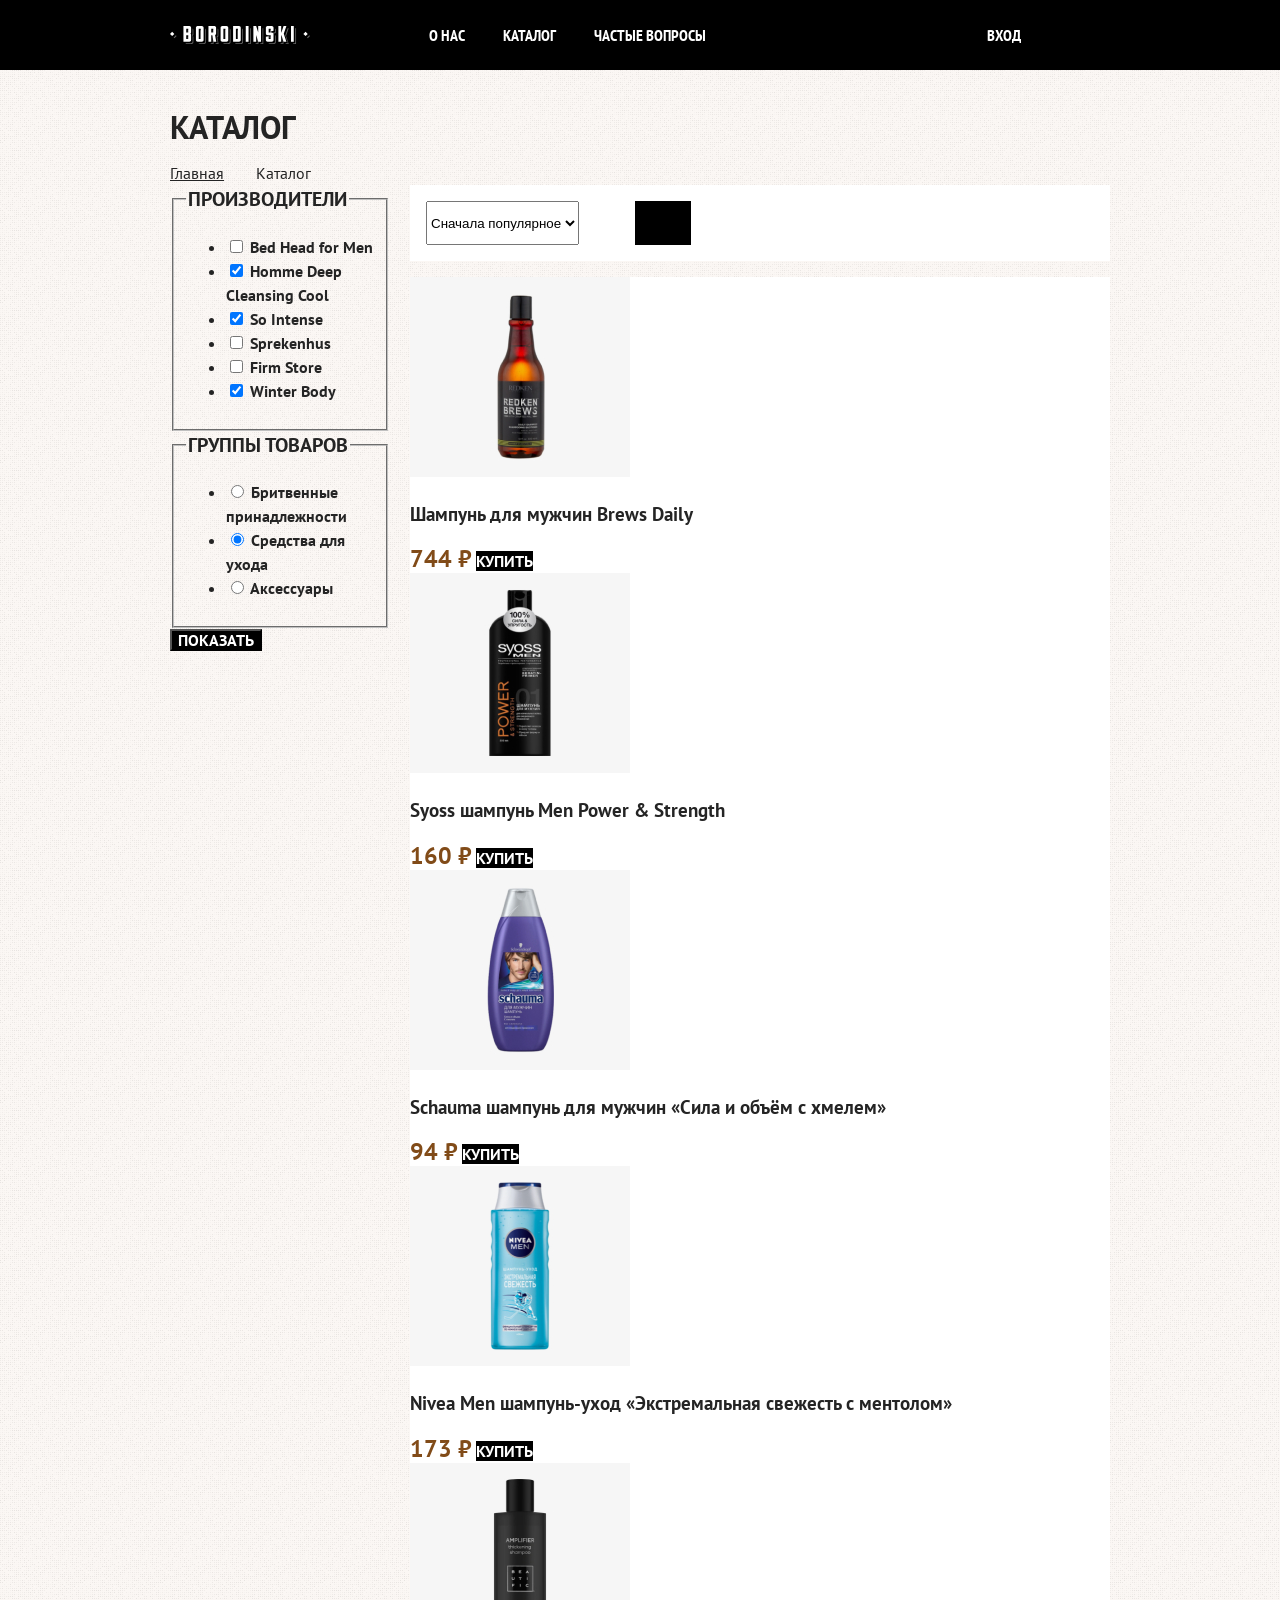
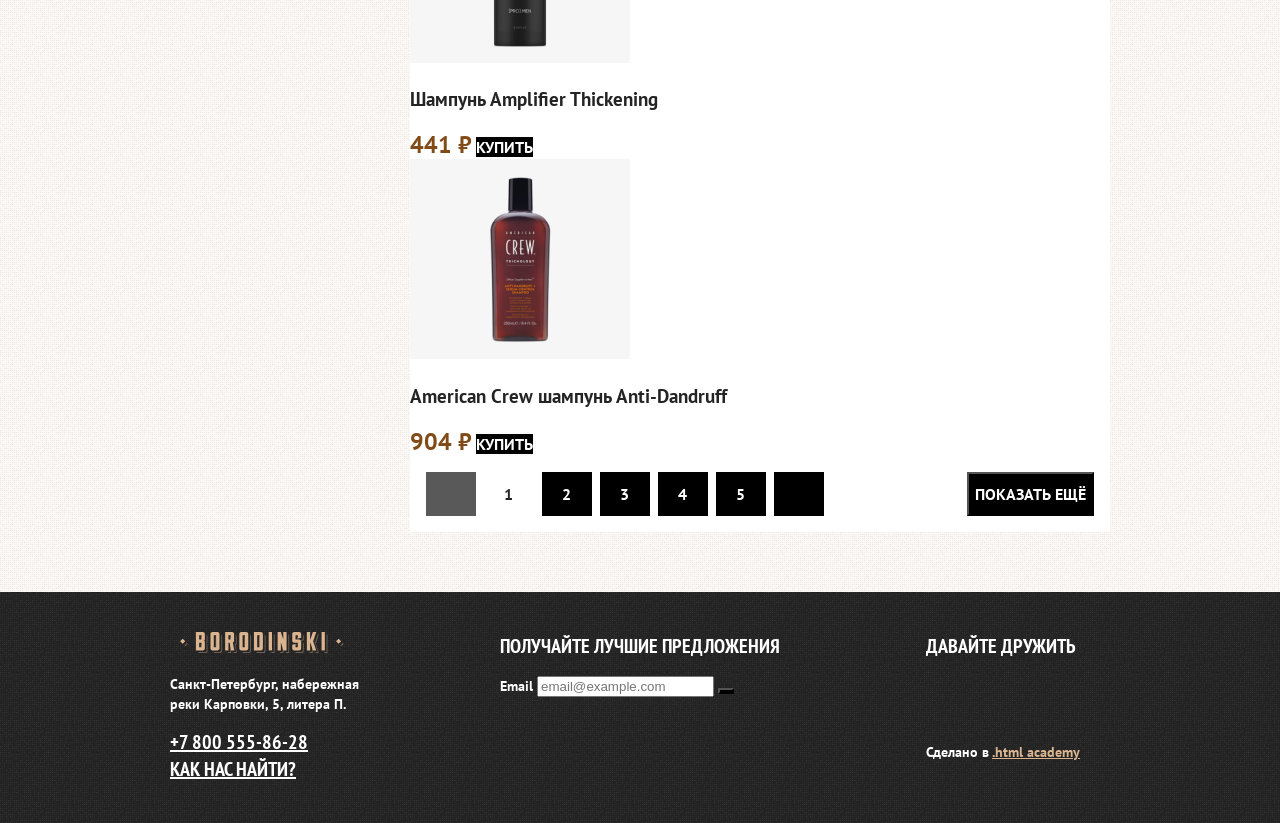
==== commit 03f68559: "feat: add flex components" ====
--- a/catalog.html
+++ b/catalog.html
@@ -211,34 +211,36 @@
               </li>
             </ul>
 
-            <ul class="pagination">
-              <li class="pagination-item">
-                <a class="pagination-link pagination-prev pagination-disabled">
-                  <span class="visually-hidden">Предыдущая страница</span>
-                </a>
-              </li>
-              <li class="pagination-item">
-                <a class="pagination-link pagination-current">1</a>
-              </li>
-              <li class="pagination-item">
-                <a class="pagination-link" href="#">2</a>
-              </li>
-              <li class="pagination-item">
-                <a class="pagination-link" href="#">3</a>
-              </li>
-              <li class="pagination-item">
-                <a class="pagination-link" href="#">4</a>
-              </li>
-              <li class="pagination-item">
-                <a class="pagination-link" href="#">5</a>
-              </li>
-              <li class="pagination-item">
-                <a class="pagination-link pagination-next" href="#">
-                  <span class="visually-hidden">Следующая страница</span>
-                </a>
-              </li>
-            </ul>
-            <button class="button pagination-show-more" type="button">Показать ещё</button>
+            <div class="pagination-container">
+              <ul class="pagination">
+                <li class="pagination-item">
+                  <a class="pagination-link pagination-prev pagination-disabled">
+                    <span class="visually-hidden">Предыдущая страница</span>
+                  </a>
+                </li>
+                <li class="pagination-item">
+                  <a class="pagination-link pagination-current">1</a>
+                </li>
+                <li class="pagination-item">
+                  <a class="pagination-link" href="#">2</a>
+                </li>
+                <li class="pagination-item">
+                  <a class="pagination-link" href="#">3</a>
+                </li>
+                <li class="pagination-item">
+                  <a class="pagination-link" href="#">4</a>
+                </li>
+                <li class="pagination-item">
+                  <a class="pagination-link" href="#">5</a>
+                </li>
+                <li class="pagination-item">
+                  <a class="pagination-link pagination-next" href="#">
+                    <span class="visually-hidden">Следующая страница</span>
+                  </a>
+                </li>
+              </ul>
+              <button class="button pagination-show-more" type="button">Показать ещё</button>
+            </div>
           </div>
         </section>
       </div>
--- a/styles/styles.css
+++ b/styles/styles.css
@@ -38,6 +38,17 @@
   background-color: #fbf7f4;
 }
 
+.visually-hidden {
+  position: absolute;
+  width: 1px;
+  height: 1px;
+  margin: -1px;
+  padding: 0;
+  border: 0;
+  clip: rect(0 0 0 0);
+  overflow: hidden;
+}
+
 .button {
   font-family: inherit;
   font-size: 16px;
@@ -62,9 +73,12 @@
 }
 
 .navigation-list {
-  width: 430px;
-  margin: 0;
-  padding: 0;
+  display: flex;
+  flex-wrap: wrap;
+  width: 470px;
+  margin: 0;
+  padding: 0;
+  list-style: none;
 }
 
 .navigation-user {
@@ -72,7 +86,14 @@
   margin-left: auto;
 }
 
+.navigation-user .navigation-link {
+  min-width: 16px;
+  min-height: 22px;
+}
+
 .navigation-link {
+  display: block;
+  padding: 24px 19px;
   font-family: "PT Sans Narrow", sans-serif;
   line-height: 22px;
   font-weight: 700;
@@ -84,12 +105,16 @@
 }
 
 .navigation-logo {
+  display: flex;
+  align-items: center;
   width: 140px;
   margin-right: 100px;
 }
 
 .main-container {
   flex-grow: 1;
+  padding-top: 64px;
+  padding-bottom: 60px;
 }
 
 .main-index {
@@ -101,6 +126,7 @@
 }
 
 .main-inner {
+  padding-top: 40px;
   color: #242424;
   background-color: #fbf7f4;
   background-image: url("../images/noisy.png");
@@ -114,6 +140,11 @@
 .logo {
   display: block;
   margin: 0 auto;
+  margin-bottom: 64px;
+}
+
+.advantages {
+  margin-bottom: 58px;
 }
 
 .advantages-list {
@@ -121,7 +152,9 @@
   justify-content: space-between;
   margin: 0;
   padding: 0;
+  list-style: none;
   text-align: center;
+  color: #ffffff
 }
 
 .advantages-item {
@@ -129,27 +162,40 @@
 }
 
 .advantages-title {
+  margin-top: 0;
+  margin-bottom: 56px;
   font-family: "PT Sans Narrow", sans-serif;
   font-size: 32px;
   line-height: 35px;
   text-transform: uppercase;
 }
 
+.advantages-description {
+  margin: 0;
+}
+
 .index-columns {
   display: flex;
   justify-content: space-between;
-  padding: 0 40px;
+  margin-bottom: 32px;
+  padding: 40px;
   color: #242424;
   background-color: #fbf7f4;
   background-image: url("../images/noisy.png");
 }
 
+.index-columns:last-child {
+  margin-bottom: 0;
+}
+
 .services {
   width: 390px;
   text-transform: uppercase;
 }
 
 .services-title {
+  margin-top: 0;
+  margin-bottom: 28px;
   font-size: 32px;
   line-height: 35px;
   font-weight: 700;
@@ -170,6 +216,8 @@
 }
 
 .gallery-title {
+  margin-top: 0;
+  margin-bottom: 28px;
   font-size: 32px;
   line-height: 35px;
   font-weight: 700;
@@ -182,6 +230,8 @@
 }
 
 .contacts-title {
+  margin-top: 0;
+  margin-bottom: 28px;
   font-size: 32px;
   line-height: 35px;
   font-weight: 700;
@@ -212,6 +262,8 @@
 }
 
 .appointment-title {
+  margin-top: 0;
+  margin-bottom: 28px;
   font-size: 32px;
   line-height: 35px;
   font-weight: 700;
@@ -237,6 +289,14 @@
   background-repeat: repeat;
 }
 
+.page-footer-container {
+  display: flex;
+  width: 940px;
+  margin: 0 auto;
+  padding: 40px 0;
+}
+
+
 .page-footer a {
   color: #ffffff;
 }
@@ -247,18 +307,14 @@
 }
 
 .page-footer-title {
+  margin-top: 0;
+  margin-bottom: 14px;
   font-family: "PT Sans Narrow", sans-serif;
   font-size: 20px;
   line-height: 28px;
   font-weight: 700;
   color: #ffffff;
   text-transform: uppercase;
-}
-
-.page-footer-container {
-  display: flex;
-  width: 940px;
-  margin: 0 auto;
 }
 
 .footer-contacts {
@@ -301,17 +357,43 @@
   max-width: 190px;
 }
 
+.footer-social-list {
+  display: flex;
+  flex-wrap: wrap;
+  margin: 0;
+  padding: 0;
+  list-style: none;
+}
+
+.footer-social-item {
+  width: 56px;
+  height: 44px;
+  margin-right: 8px;
+  margin-bottom: 8px;
+}
+
+.footer-social-item:nth-child(3n) {
+  margin-right: 0;
+}
+
 .inner-header-title {
+  margin-top: 0;
+  margin-bottom: 16px;
   font-size: 32px;
   line-height: 35px;
   text-transform: uppercase;
 }
 
 .breadcrumbs {
+  display: flex;
+  margin: 0;
+  padding: 0;
+  list-style: none;
   color: #242424;
 }
 
 .breadcrumbs-link {
+  margin-right: 32px;
   color: inherit;
 }
 
@@ -341,13 +423,27 @@
 }
 
 .sorting-container {
+  display: flex;
+  margin-bottom: 16px;
+  padding: 16px;
   color: #000000;
   background-color: #ffffff;
 }
 
+.sorting-container .button {
+  width: 56px;
+  height: 44px;
+}
+
 .button-light {
   color: #242424;
   background-color: #ffffff;
+}
+
+.product-list {
+  margin: 0;
+  padding: 0;
+  list-style: none;
 }
 
 .product-card {
@@ -371,16 +467,38 @@
   text-transform: uppercase;
 }
 
+.pagination-container {
+  display: flex;
+  padding: 16px;
+  background-color: #ffffff;
+}
+
 .pagination {
-  background-color: #ffffff;
+  display: flex;
+  margin: 0;
+  padding: 0;
+  list-style-type: none;
+}
+
+.pagination-item:not(:last-child) {
+  margin-right: 8px;
 }
 
 .pagination-link {
+  display: block;
+  box-sizing: border-box;
+  width: 50px;
+  height: 44px;
+  padding: 14px 20px;
+  line-height: 16px;
+  font-weight: 700;
   color: #ffffff;
   background-color: #000000;
   text-decoration: none;
-  line-height: 16px;
-  font-weight: 700;
+}
+
+.pagination-show-more {
+  margin-left: auto;
 }
 
 .pagination-current {
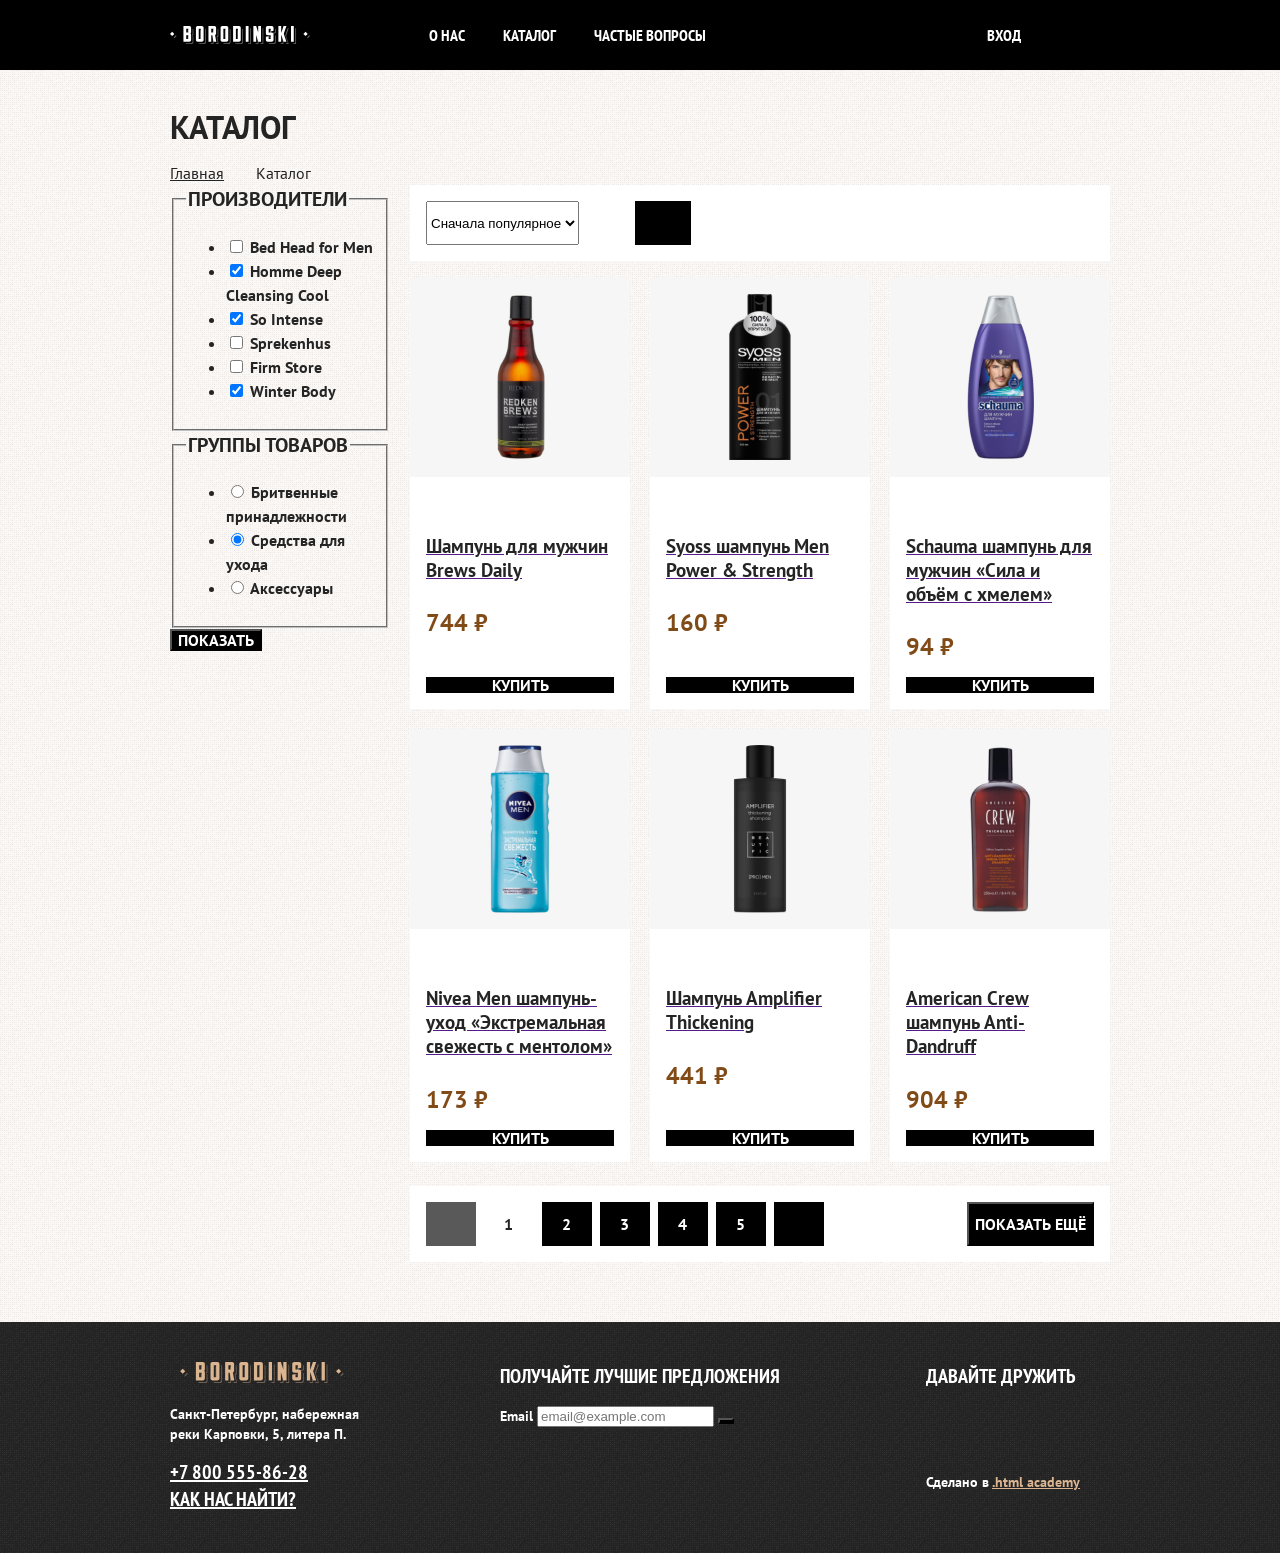
==== commit 29875443: "feat: add grid components" ====
--- a/catalog.html
+++ b/catalog.html
@@ -162,52 +162,76 @@
 
             <ul class="product-list">
               <li class="product-card">
-                <a class="product-card-link" href="product.html">
+                <a class="product-card-image-link" href="product.html">
                   <img class="product-card-image" src="images/catalog-1.jpg" width="220" height="200" alt="">
-                  <h3 class="product-card-title">Шампунь для мужчин Brews Daily</h3>
-                </a>
-                <b class="product-card-price">744 ₽</b>
-                <a class="product-card-button button" href="#">Купить</a>
-              </li>
-              <li class="product-card">
-                <a class="product-card-link" href="#">
+                </a>
+                <div class="product-card-content">
+                  <a class="product-card-title-link" href="">
+                    <h3 class="product-card-title">Шампунь для мужчин Brews Daily</h3>
+                  </a>
+                  <span class="product-card-price">744 ₽</span>
+                  <a class="button product-card-button" href="#">Купить</a>
+                </div>
+              </li>
+              <li class="product-card">
+                <a class="product-card-image-link" href="product.html">
                   <img class="product-card-image" src="images/catalog-2.jpg" width="220" height="200" alt="">
-                  <h3 class="product-card-title">Syoss шампунь Men Power &amp; Strength</h3>
-                </a>
-                <b class="product-card-price">160 ₽</b>
-                <a class="product-card-button button" href="#">Купить</a>
-              </li>
-              <li class="product-card">
-                <a class="product-card-link" href="#">
+                </a>
+                <div class="product-card-content">
+                  <a class="product-card-title-link" href="">
+                    <h3 class="product-card-title">Syoss шампунь Men Power & Strength</h3>
+                  </a>
+                  <span class="product-card-price">160 ₽</span>
+                  <a class="button product-card-button" href="#">Купить</a>
+                </div>
+              </li>
+              <li class="product-card">
+                <a class="product-card-image-link" href="product.html">
                   <img class="product-card-image" src="images/catalog-3.jpg" width="220" height="200" alt="">
-                  <h3 class="product-card-title">Schauma шампунь для мужчин «Сила и объём с хмелем»</h3>
-                </a>
-                <b class="product-card-price">94 ₽</b>
-                <a class="product-card-button button" href="#">Купить</a>
-              </li>
-              <li class="product-card">
-                <a class="product-card-link" href="#">
+                </a>
+                <div class="product-card-content">
+                  <a class="product-card-title-link" href="">
+                    <h3 class="product-card-title">Schauma шампунь для мужчин «Сила и объём с хмелем»</h3>
+                  </a>
+                  <span class="product-card-price">94 ₽</span>
+                  <a class="button product-card-button" href="#">Купить</a>
+                </div>
+              </li>
+              <li class="product-card">
+                <a class="product-card-image-link" href="product.html">
                   <img class="product-card-image" src="images/catalog-4.jpg" width="220" height="200" alt="">
-                  <h3 class="product-card-title">Nivea Men шампунь-уход «Экстремальная свежесть с ментолом»</h3>
-                </a>
-                <b class="product-card-price">173 ₽</b>
-                <a class="product-card-button button" href="#">Купить</a>
-              </li>
-              <li class="product-card">
-                <a class="product-card-link" href="#">
+                </a>
+                <div class="product-card-content">
+                  <a class="product-card-title-link" href="">
+                    <h3 class="product-card-title">Nivea Men шампунь-уход «Экстремальная свежесть с ментолом»</h3>
+                  </a>
+                  <span class="product-card-price">173 ₽</span>
+                  <a class="button product-card-button" href="#">Купить</a>
+                </div>
+              </li>
+              <li class="product-card">
+                <a class="product-card-image-link" href="product.html">
                   <img class="product-card-image" src="images/catalog-5.jpg" width="220" height="200" alt="">
-                  <h3 class="product-card-title">Шампунь Amplifier Thickening</h3>
-                </a>
-                <b class="product-card-price">441 ₽</b>
-                <a class="product-card-button button" href="#">Купить</a>
-              </li>
-              <li class="product-card">
-                <a class="product-card-link" href="#">
+                </a>
+                <div class="product-card-content">
+                  <a class="product-card-title-link" href="">
+                    <h3 class="product-card-title">Шампунь Amplifier Thickening</h3>
+                  </a>
+                  <span class="product-card-price">441 ₽</span>
+                  <a class="button product-card-button" href="#">Купить</a>
+                </div>
+              </li>
+              <li class="product-card">
+                <a class="product-card-image-link" href="product.html">
                   <img class="product-card-image" src="images/catalog-6.jpg" width="220" height="200" alt="">
-                  <h3 class="product-card-title">American Crew шампунь Anti-Dandruff</h3>
-                </a>
-                <b class="product-card-price">904 ₽</b>
-                <a class="product-card-button button" href="#">Купить</a>
+                </a>
+                <div class="product-card-content">
+                  <a class="product-card-title-link" href="">
+                    <h3 class="product-card-title">American Crew шампунь Anti-Dandruff</h3>
+                  </a>
+                  <span class="product-card-price">904 ₽</span>
+                  <a class="button product-card-button" href="#">Купить</a>
+                </div>
               </li>
             </ul>
 
--- a/styles/styles.css
+++ b/styles/styles.css
@@ -271,7 +271,28 @@
 }
 
 .appointment-form {
-  color: #595959;
+  display: grid;
+  grid-template-columns: 114px 74px 208px;
+  gap: 19px  17px;
+}
+
+.field-group {
+  display: flex;
+  flex-direction: column;
+  margin: 0;
+}
+
+.appointment-form  .info {
+  display: none;
+}
+
+.appointment-form-name {
+  grid-column: 1 / -1;
+}
+
+.appointment-submit {
+  grid-column: 1 / -1;
+  justify-self: start;
 }
 
 .form-label {
@@ -441,17 +462,35 @@
 }
 
 .product-list {
-  margin: 0;
+  display: grid;
+  grid-template-columns: repeat(3, 220px);
+  gap: 20px;
+  margin: 0;
+  margin-bottom: 24px;
   padding: 0;
   list-style: none;
 }
 
 .product-card {
+  display: flex;
+  flex-direction: column;
   background-color: #ffffff;
 }
 
 .product-card-link {
   text-decoration: none;
+}
+
+.product-card-content {
+  padding: 16px;
+  display: flex;
+  flex-direction: column;
+  flex-grow: 1;
+}
+
+.product-card-title-link {
+  margin-top: 16px;
+  margin-bottom: 8px;
 }
 
 .product-card-title {
@@ -465,6 +504,11 @@
   font-weight: 700;
   color: #814b18;
   text-transform: uppercase;
+  margin-bottom: 16px;
+}
+
+.product-card-button {
+  margin-top: auto;
 }
 
 .pagination-container {
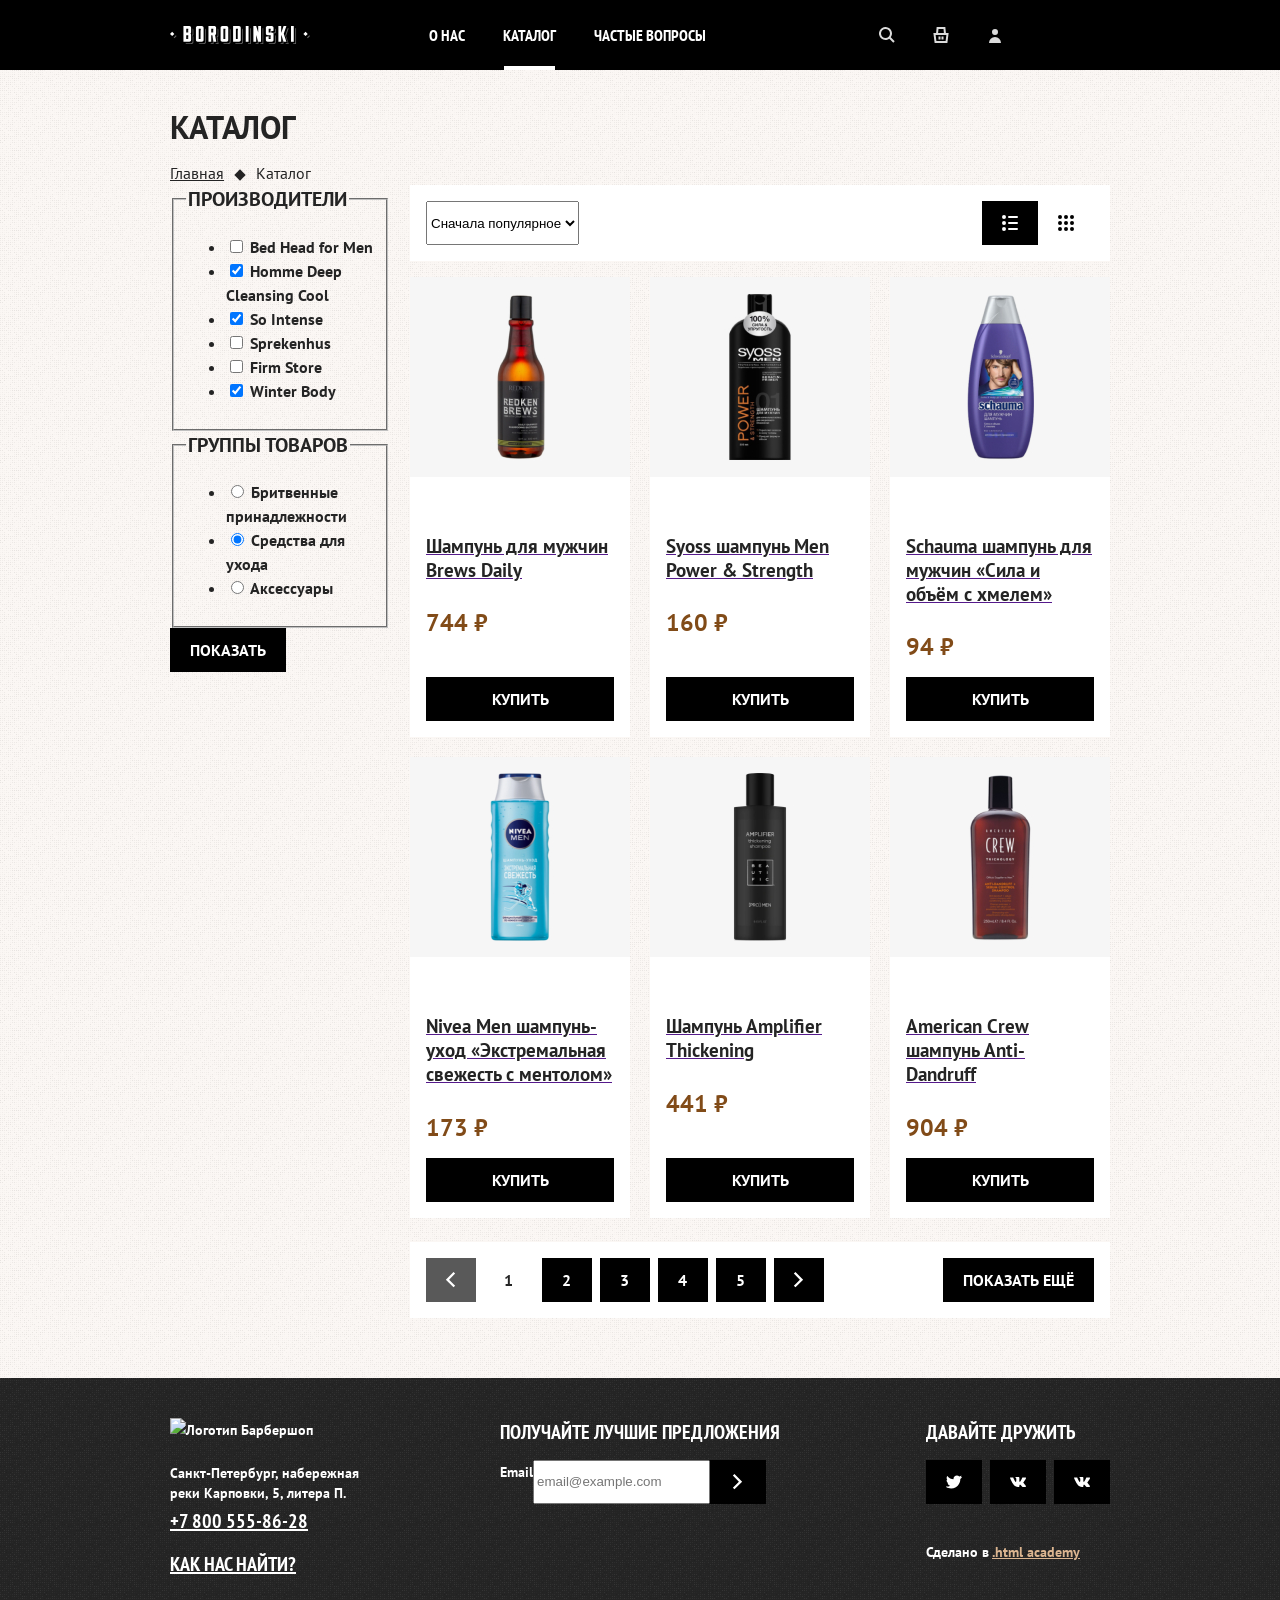
==== commit ddd48930: "feat: add decorations" ====
--- a/catalog.html
+++ b/catalog.html
@@ -12,43 +12,42 @@
     <header class="page-header">
       <nav class="navigation">
         <a class="navigation-logo" href="index.html">
-          <img class="page-header-logo" src="images/logo-short-light.svg" width="140" height="18" alt="Логотип барбершоп «Бородинский»">
+          <img class="page-header-logo" alt="Логотип барбершоп «Бородинский»" src="images/logo-short-light.svg" width="140" height="18">
         </a>
         <ul class="navigation-list">
           <li class="navigation-item">
-            <a class="navigation-link" href="#">
-              О нас
-            </a>
-          </li>
-          <li class="navigation-item">
-            <a class="navigation-link navigation-link-current" href="catalog.html">
-              Каталог
-            </a>
-          </li>
-          <li class="navigation-item">
-            <a class="navigation-link" href="#">
-              Частые вопросы
-            </a>
+            <a class="navigation-link" href="about.html">О нас</a>
+          </li>
+          <li class="navigation-item">
+            <a class="navigation-link navigation-link-current" href="catalog.html">Каталог</a>
+          </li>
+          <li class="navigation-item">
+            <a class="navigation-link" href="faq.html">Частые вопросы</a>
           </li>
         </ul>
         <ul class="navigation-list navigation-user">
           <li class="navigation-item">
             <a class="navigation-link" href="#">
-              <span class="visually-hidden">
-                Поиск
-              </span>
+              <svg class="navigation-icon" aria-hidden="true" focusable="false" width="16" height="16" xmlns="http://www.w3.org/2000/svg">
+                <path fill-rule="evenodd" clip-rule="evenodd" d="M11 6.5a4.5 4.5 0 11-9 0 4.5 4.5 0 019 0zm-.665 5.249a6.5 6.5 0 111.414-1.414l3.958 3.958-1.414 1.414-3.958-3.958z" />
+              </svg>
+              <span class="visually-hidden">Поиск</span>
             </a>
           </li>
           <li class="navigation-item">
             <a class="navigation-link" href="#">
-              <span class="visually-hidden">
-                Корзина
-              </span>
+              <svg class="navigation-icon" aria-hidden="true" focusable="false" width="16" height="16" xmlns="http://www.w3.org/2000/svg">
+                <path fill-rule="evenodd" clip-rule="evenodd" d="M3.09 6L3.577.905 3.662 0h8.676l.086.905L12.909 6h2.724l-.14 1.124-1 8-.11.876H1.617l-.11-.876-1-8L.368 6H3.09zM5.1 6h5.8l-.38-4H5.48L5.1 6zm-1.717 8l-.75-6h10.734l-.75 6H3.383zM8.5 9.5v3h2v-3h-2zm-3 3v-3h2v3h-2z" />
+              </svg>
+              <span class="visually-hidden">Корзина</span>
             </a>
           </li>
           <li class="navigation-item">
             <a class="navigation-link" href="#">
-              Вход
+              <svg class="navigation-icon" aria-hidden="true" focusable="false" width="16" height="16" xmlns="http://www.w3.org/2000/svg">
+                <path fill-rule="evenodd" clip-rule="evenodd" d="M8 8a3 3 0 100-6 3 3 0 000 6zm0 2a6 6 0 00-6 6h12a6 6 0 00-6-6z"></path>
+              </svg>
+              <span class="visually-hidden">Профиль</span>
             </a>
           </li>
         </ul>
@@ -147,16 +146,26 @@
 
           <div class="catalog-right-column">
             <div class="sorting-container">
-              <select class="select-control" aria-label="Сортировка">
+              <select class="select sorting-type" aria-label="Сортировка">
                 <option value="popular">Сначала популярное</option>
                 <option value="cheap">Сначала дешёвое</option>
                 <option value="expensive">Сначала дорогое</option>
               </select>
-              <a href="#" class="button button-light">
-                <span class="visually-hidden">Показать список</span>
-              </a>
-              <a class="button" href="#">
-                <span class="visually-hidden">Показать карточки</span>
+              <a href="#" class="card-grid-toggle">
+                <svg width="16" height="16" aria-hidden="true" focusable="false" xmlns="http://www.w3.org/2000/svg" viewBox="0 0 16 16">
+                  <path d="M2 0a2 2 0 100 4 2 2 0 000-4zm0 6a2 2 0 100 4 2 2 0 000-4zm-2 8a2 2 0 114 0 2 2 0 01-4 0zM7 1a1 1 0 000 2h8a1 1 0 100-2H7zM6 8a1 1 0 011-1h8a1 1 0 110 2H7a1 1 0 01-1-1zm1 5a1 1 0 100 2h8a1 1 0 100-2H7z" />
+                </svg>
+                <span class="visually-hidden">
+                  Показать список
+                </span>
+              </a>
+              <a href="#" class="card-grid-toggle card-grid-toggle-current">
+                <svg width="16" height="16" viewbox="0 0 16 16" fill="none" xmlns="http://www.w3.org/2000/svg">
+                  <path fill-rule="evenodd" clip-rule="evenodd" d="M0 2a2 2 0 1 1 4 0 2 2 0 0 1-4 0Zm6 0a2 2 0 1 1 4 0 2 2 0 0 1-4 0Zm10 0a2 2 0 1 0-4 0 2 2 0 0 0 4 0ZM0 8a2 2 0 1 1 4 0 2 2 0 0 1-4 0Zm10 0a2 2 0 1 0-4 0 2 2 0 0 0 4 0Zm2 0a2 2 0 1 1 4 0 2 2 0 0 1-4 0Zm-8 6a2 2 0 1 0-4 0 2 2 0 0 0 4 0Zm2 0a2 2 0 1 1 4 0 2 2 0 0 1-4 0Zm10 0a2 2 0 1 0-4 0 2 2 0 0 0 4 0Z" />
+                </svg>
+                <span class="visually-hidden">
+                  Показать карточки
+                </span>
               </a>
             </div>
 
@@ -273,68 +282,44 @@
     <footer class="page-footer">
       <div class="page-footer-container">
         <section class="footer-contacts">
-          <h2 class="visually-hidden">
-            Контакты
-          </h2>
-          <img class="footer-contacts-logo" src="images/logo-short-dark.svg" width="184" height="21" alt="Логотип Барбершоп «Бородинский»">
+          <h2 class="visually-hidden">Контакты</h2>
+          <img class="footer-contacts-logo" src="images/logo-footer.svg" width="183" height="21" alt="Логотип Барбершоп «Бородинский»">
           <address class="footer-contacts-address">
-            <p class="about-text">
-              Санкт-Петербург, набережная реки Карповки, 5, литера П.
-            </p>
-            <a class="footer-contacts-address-phone" href="">
-              +7 800 555-86-28
-            </a>
+            <p class="footer-about-text">Санкт-Петербург, набережная реки Карповки, 5, литера П.</p>
+            <a class="footer-contacts-address-phone" href="tel:+78005558628">+7 800 555-86-28</a>
           </address>
-          <a class="footer-contacts-map-link" href="#">
-            Как нас найти?
-          </a>
+          <a class="footer-contacts-map-link" href="#">Как нас найти?</a>
         </section>
-
         <section class="newsletter">
           <h2 class="page-footer-title">Получайте лучшие предложения</h2>
           <form class="newsletter-form" action="https://echo.htmlacademy.ru/" method="post">
-            <label for="newsletter-email">
-              Email
-            </label>
-            <input class="field" type="email" name="newsletter-email" id="newsletter-email" placeholder="email@example.com">
-            <button class="button newsletter-email" type="submit">
-              <span class="visually-hidden">
-                Отправить
-              </span>
+            <label for="newsletter-email">Email</label>
+            <input class="field" placeholder="email@example.com" type="email" name="newsletter-email" id="newsletter-email" required>
+            <button class="button newsletter-button" type="submit">
+              <span class="visually-hidden">Отправить</span>
             </button>
           </form>
         </section>
-
         <section class="footer-social">
-          <h2 class="page-footer-title">
-            Давайте дружить
-          </h2>
+          <h2 class="page-footer-title">Давайте дружить</h2>
           <ul class="footer-social-list">
             <li class="footer-social-item">
-              <a class="button" href="#">
-                <span class="visually-hidden">
-                  rutube
-                </span>
+              <a class="footer-social-link footer-social-tw" href="#">
+                <span class="visually-hidden">rutube</span>
               </a>
             </li>
             <li class="footer-social-item">
-              <a class="button" href="#">
-                <span class="visually-hidden">
-                  ВКонтакте
-                </span>
+              <a class="footer-social-link footer-social-vk" href="#">
+                <span class="visually-hidden">ВКонтакте</span>
               </a>
             </li>
             <li class="footer-social-item">
-              <a class="button" href="#">
-                <span class="visually-hidden">
-                  vkontakte
-                </span>
+              <a class="footer-social-link footer-social-vkontakte" href="#">
+                <span class="visually-hidden">vkontakte</span>
               </a>
             </li>
           </ul>
-          <p class="about-text">
-            Сделано в <a class="htmlacademy-link" href="https://htmlacademy.ru/">.html academy</a>
-          </p>
+          <p>Сделано в <a class="htmlacademy-link" href="https://htmlacademy.ru/">.html academy</a></p>
         </section>
       </div>
     </footer>
--- a/styles/styles.css
+++ b/styles/styles.css
@@ -50,6 +50,9 @@
 }
 
 .button {
+  display: inline-block;
+  box-sizing: border-box;
+  padding: 14px 20px;
   font-family: inherit;
   font-size: 16px;
   line-height: 16px;
@@ -57,8 +60,58 @@
   text-align: center;
   color: #ffffff;
   background-color: #000000;
+  border: none;
   text-decoration: none;
   text-transform: uppercase;
+  cursor: pointer;
+}
+
+.button:hover,
+.footer-social-link:hover {
+  background-color: #814b18;
+}
+
+.button:focus,
+.footer-social-link:focus {
+  outline: 2px solid #dbb590;
+  background-color: #4e2e0e;
+}
+
+.button:disabled {
+  color: #e7e7e7;
+  background-color: #595959;
+}
+
+.button:disabled:hover {
+  background-color: #595959;
+  outline: none;
+  cursor: default;
+}
+
+.button + .button {
+  margin-left: 16px;
+}
+
+.button-all{
+  padding-right: 44px;
+  background-image: url("../images/arrow-right.svg");
+  background-repeat: no-repeat;
+  background-size: 16px 16px;
+  background-position: center right 20px;
+}
+
+.button-feedback {
+  color: #242424;
+  background-color: #ffffff;
+}
+
+.button-feedback:hover {
+  background-color: #dbb590;
+}
+
+.button-feedback:focus {
+  outline: 2px solid #af7842;
+  background-color: #dbb590;
 }
 
 .page-header {
@@ -86,12 +139,8 @@
   margin-left: auto;
 }
 
-.navigation-user .navigation-link {
-  min-width: 16px;
-  min-height: 22px;
-}
-
 .navigation-link {
+  position: relative;
   display: block;
   padding: 24px 19px;
   font-family: "PT Sans Narrow", sans-serif;
@@ -104,11 +153,63 @@
   text-transform: uppercase;
 }
 
+.navigation-link:hover {
+  background-color: #595959;
+  outline: none;
+}
+
+.navigation-link:focus {
+  box-shadow: inset 0 0 0 4px #e7e7e7;
+}
+
+.navigation-link-current::before {
+  position: absolute;
+  content: "";
+  height: 4px;
+  right: 20px;
+  left: 20px;
+  bottom: 0;
+  background-color: #ffffff;
+}
+
+.navigation-icon {
+  position: absolute;
+  top: 0;
+  right: 0;
+  bottom: 0;
+  left: 0;
+  margin: auto;
+  fill: #dbdbdb;
+}
+
+.navigation-link:hover .navigation-icon {
+  fill: #242424;
+}
+
+.navigation-link:focus .navigation-icon {
+  fill: #dbdbdb;
+}
+
 .navigation-logo {
   display: flex;
   align-items: center;
   width: 140px;
   margin-right: 100px;
+}
+
+.navigation-link-login {
+  padding-left: 44px;
+}
+
+.navigation-link-login .navigation-icon {
+  right: auto;
+  left: 20px;
+  margin: auto 0;
+}
+
+.navigation-user .navigation-link {
+  min-width: 16px;
+  min-height: 22px;
 }
 
 .main-container {
@@ -162,6 +263,7 @@
 }
 
 .advantages-title {
+  position: relative;
   margin-top: 0;
   margin-bottom: 56px;
   font-family: "PT Sans Narrow", sans-serif;
@@ -170,11 +272,24 @@
   text-transform: uppercase;
 }
 
+.advantages-title::before {
+  position: absolute;
+  bottom: -40px;
+  content: "";
+  width: 18px;
+  height: 18px;
+  background-color: #ffffff;
+  left: 50%;
+  margin-left: -9px;
+  transform: rotate(45deg);
+}
+
 .advantages-description {
   margin: 0;
 }
 
 .index-columns {
+  position: relative;
   display: flex;
   justify-content: space-between;
   margin-bottom: 32px;
@@ -184,6 +299,23 @@
   background-image: url("../images/noisy.png");
 }
 
+.index-columns::after {
+  position: absolute;
+  content: "";
+  top: 40px;
+  bottom: 40px;
+  width: 0;
+  border-right: 1px dashed #595959;
+}
+
+.index-columns:first-of-type::after {
+  left: 470px;
+}
+
+.index-columns:last-of-type::after {
+  left: 430px;
+}
+
 .index-columns:last-child {
   margin-bottom: 0;
 }
@@ -194,6 +326,7 @@
 }
 
 .services-title {
+  font-family: "PT Sans Narrow", sans-serif;
   margin-top: 0;
   margin-bottom: 28px;
   font-size: 32px;
@@ -202,12 +335,33 @@
 }
 
 .services-list {
+  margin: 0;
+  margin-bottom: 30px;
+  padding: 0;
+  list-style: none;
   font-size: 20px;
   line-height: 28px;
   font-weight: 700;
 }
 
+.services-item {
+  display: flex;
+  justify-content: space-between;
+  align-items: baseline;
+  margin-bottom: 22px;
+}
+
+.services-item::before {
+  content: "";
+  flex-grow: 1;
+  order: 2;
+  margin-right: 16px;
+  margin-left: 16px;
+  border-bottom: 2px dotted rgba(89, 89, 89, 0.5);
+}
+
 .services-price {
+  order: 3;
   color: #af7842;
 }
 
@@ -243,10 +397,16 @@
 }
 
 .contacts-subtitle {
+  margin-top: 22px;
+  margin-bottom: 8px;
   font-size: 20px;
   line-height: 28px;
   text-transform: uppercase;
   color: #af7842;
+}
+
+.contacts-address-text {
+  margin: 8px 0;
 }
 
 .contacts-phone {
@@ -255,6 +415,17 @@
   text-decoration-line: underline;
   text-transform: uppercase;
   color: #242424;
+}
+
+.contacts-schedule {
+  margin: 8px 0;
+  padding: 0;
+  list-style: none;
+}
+
+.contacts-navigation {
+  margin-top: 21px;
+  margin-bottom: 0;
 }
 
 .appointment {
@@ -343,7 +514,18 @@
   margin-right: 130px;
 }
 
+.footer-contacts-logo {
+  display: block;
+  margin-bottom: 24px;
+}
+
+.footer-about-text {
+  margin-top: 0;
+  margin-bottom: 4px;
+}
+
 .footer-contacts-address {
+  margin-bottom: 16px;
   font-style: normal;
 }
 
@@ -373,28 +555,66 @@
   text-transform: uppercase;
 }
 
+.newsletter-form {
+  display: flex;
+}
+
+.newsletter-button {
+  width: 56px;
+  height: 44px;
+  background-image: url("../images/arrow-right.svg");
+  background-repeat: no-repeat;
+  background-position: center;
+  background-size: 16px 16px;
+}
+
 .footer-social {
   margin-left: auto;
   max-width: 190px;
 }
 
+.footer-social p {
+  margin: 0;
+}
+
 .footer-social-list {
   display: flex;
   flex-wrap: wrap;
   margin: 0;
+  margin-bottom: 28px;
   padding: 0;
   list-style: none;
 }
 
 .footer-social-item {
+  margin-right: 8px;
+  margin-bottom: 8px;
+}
+
+.footer-social-item:nth-child(3n) {
+  margin-right: 0;
+}
+
+.footer-social-link {
+  display: block;
   width: 56px;
   height: 44px;
-  margin-right: 8px;
-  margin-bottom: 8px;
-}
-
-.footer-social-item:nth-child(3n) {
-  margin-right: 0;
+  background-color: #000000;
+  background-repeat: no-repeat;
+  background-position: center;
+  background-size: 16px 16px;
+}
+
+.footer-social-tw {
+  background-image: url("../images/twitter.svg");
+}
+
+.footer-social-vk {
+  background-image: url("../images/vk.svg");
+}
+
+.footer-social-vkontakte {
+  background-image: url("../images/vk.svg");
 }
 
 .inner-header-title {
@@ -409,13 +629,34 @@
   display: flex;
   margin: 0;
   padding: 0;
+  color: #242424;
   list-style: none;
-  color: #242424;
+
 }
 
 .breadcrumbs-link {
+  color: inherit;
+}
+
+.breadcrumbs-item {
+  position: relative;
   margin-right: 32px;
-  color: inherit;
+  list-style: none;
+}
+
+.breadcrumbs-item::after {
+  position: absolute;
+  top: 10px;
+  right: -20px;
+  width: 8px;
+  height: 8px;
+  background-color: #242424;
+  content: "";
+  transform: rotate(45deg);
+}
+
+.breadcrumbs-item:last-child::after {
+  content: none;
 }
 
 .catalog-products {
@@ -451,14 +692,43 @@
   background-color: #ffffff;
 }
 
-.sorting-container .button {
+.sorting-type {
+  margin-right: auto;
+}
+
+.card-grid-toggle {
+  display: flex;
+  align-items: center;
+  justify-content: center;
   width: 56px;
   height: 44px;
-}
-
-.button-light {
-  color: #242424;
+  background-color: #000000;
+}
+
+.card-grid-toggle:hover {
+  background-color: #814b18;
+}
+
+.card-grid-toggle:focus {
+  outline: 2px solid #dbb590;
+  background-color: #4e2e0e;
+}
+
+.card-grid-toggle svg {
+  fill: #ffffff;
+}
+
+.card-grid-toggle-current {
   background-color: #ffffff;
+}
+
+.card-grid-toggle-current svg {
+  fill: #000000;
+}
+
+.card-grid-toggle:hover svg,
+.card-grid-toggle:focus svg {
+  fill: #ffffff;
 }
 
 .product-list {
@@ -541,6 +811,15 @@
   text-decoration: none;
 }
 
+.pagination-link:hover {
+  background-color: #814b18;
+}
+
+.pagination-link:focus {
+  outline: 2px solid #dbb590;
+  background-color: #4e2e0e;
+}
+
 .pagination-show-more {
   margin-left: auto;
 }
@@ -550,6 +829,35 @@
   background-color: #ffffff;
 }
 
+.pagination-prev,
+.pagination-next {
+  position: relative;
+}
+
+.pagination-prev {
+  background-image: url("../images/arrow-left.svg");
+  background-position: center;
+  background-size: 16px 16px;
+  background-repeat: no-repeat;
+}
+
+.pagination-next {
+  background-image: url("../images/arrow-right.svg");
+  background-position: center;
+  background-size: 16px 16px;
+  background-repeat: no-repeat;
+}
+
 .pagination-disabled {
   background-color: #595959;
 }
+
+.pagination-show-more {
+  margin-left: auto;
+}
+
+.pagination-clear {
+  margin-top: 24px;
+  padding: 0;
+  background-color: transparent;
+}
